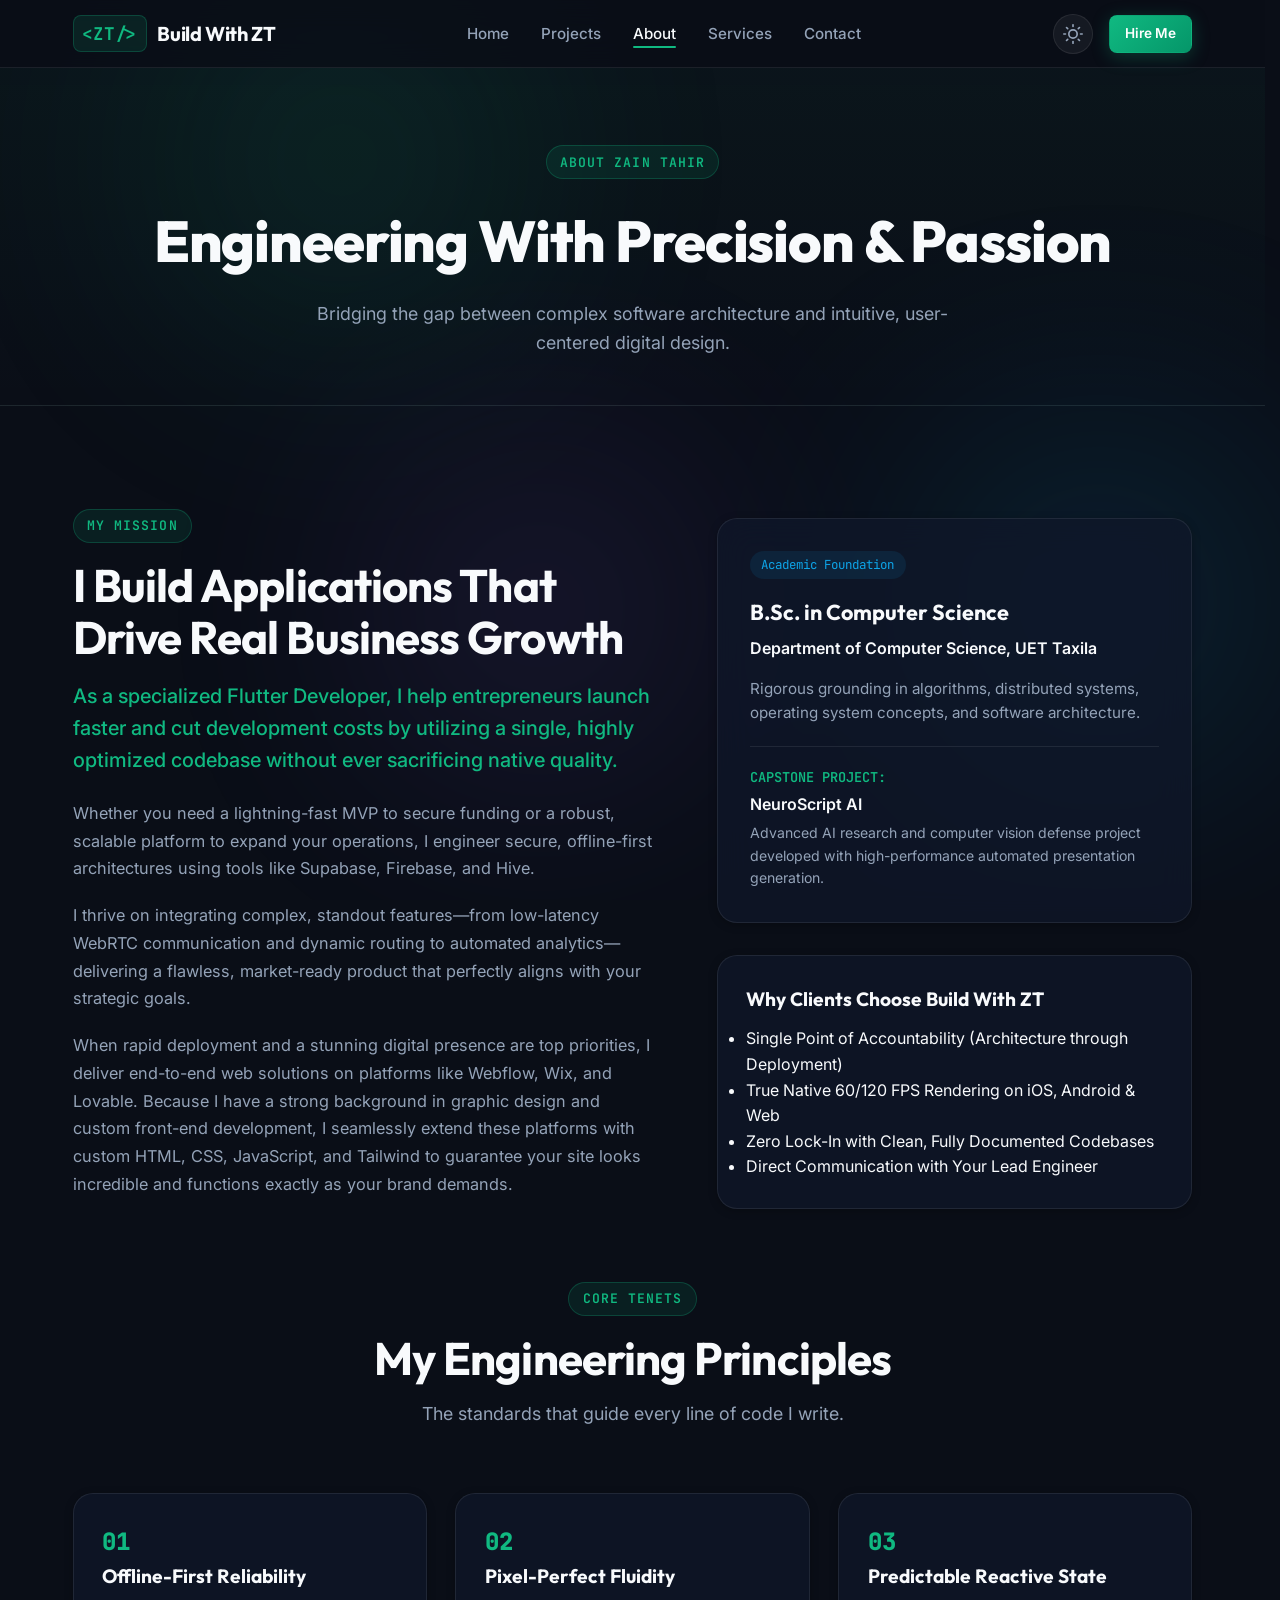
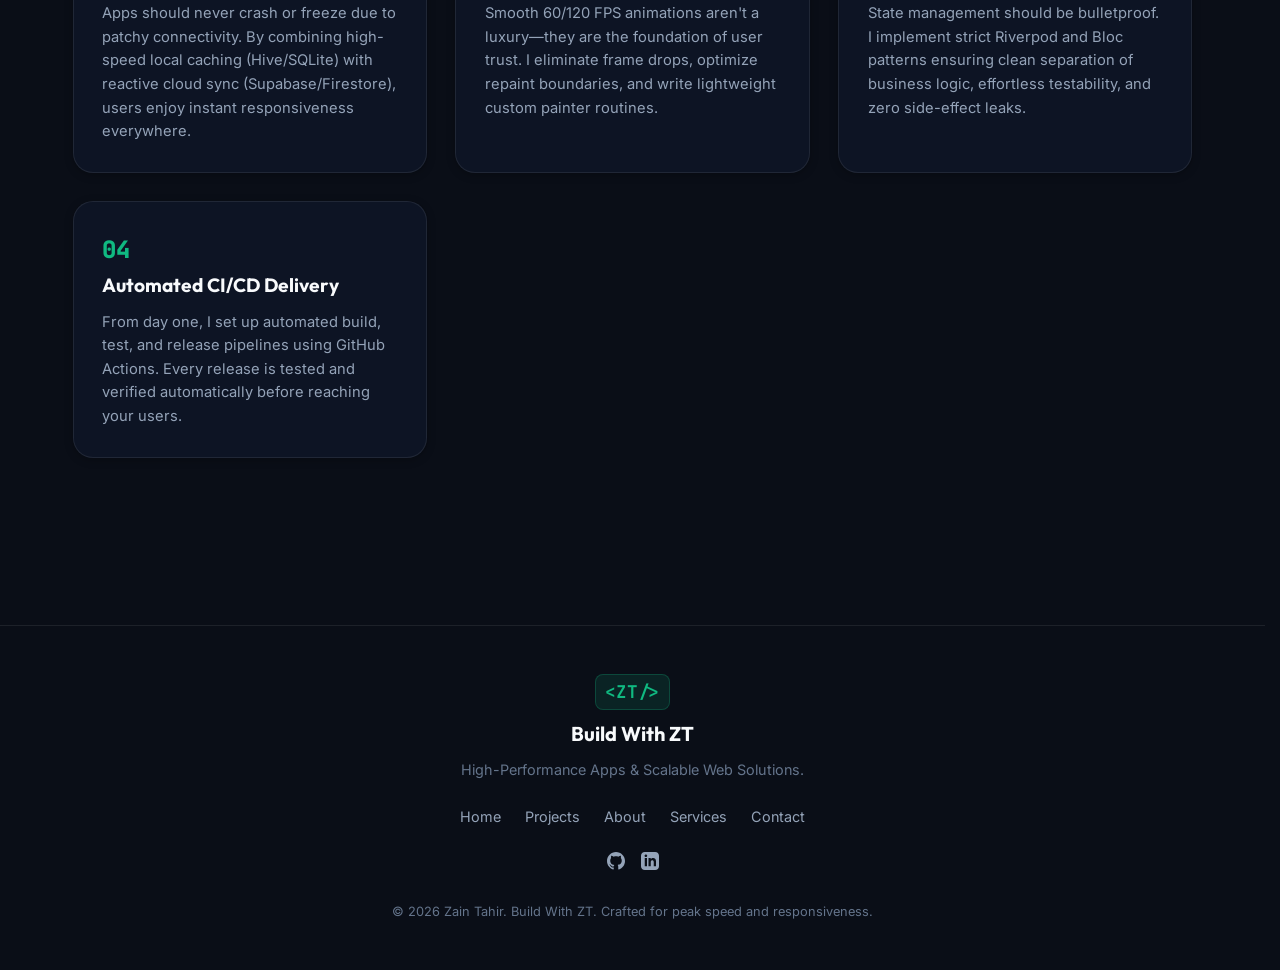
==== about.html @ 9c32c953 "feat: Launch Build With ZT multi-page portfolio platform" ====
<!DOCTYPE html>
<html lang="en" data-theme="dark">
<head>
  <meta charset="UTF-8">
  <meta name="viewport" content="width=device-width, initial-scale=1.0">
  <meta name="description" content="About Zain Tahir - Founder of Build With ZT. Specialized Flutter Developer, Full-Lifecycle Product Engineer & Web Designer.">
  <title>About Me & Engineering Story | Build With ZT</title>
  
  <link rel="icon" type="image/svg+xml" href="data:image/svg+xml,<svg xmlns='http://www.w3.org/2000/svg' viewBox='0 0 24 24' fill='%2310b981'><path d='M14.33 2.75L4.25 12.83l3.03 3.03 10.08-10.08-3.03-3.03zm-7.05 13.11l-3.03-3.03L1.17 15.9l4.58 4.58 3.03-3.03-1.5-1.59z'/></svg>">
  <link rel="preconnect" href="https://fonts.googleapis.com">
  <link rel="preconnect" href="https://fonts.gstatic.com" crossorigin>
  <link href="https://fonts.googleapis.com/css2?family=Inter:wght@300;400;500;600;700&family=Outfit:wght@500;600;700;800&family=JetBrains+Mono:wght@400;500&display=swap" rel="stylesheet">
  <link rel="stylesheet" href="styles.css">
</head>
<body>

  <div class="ambient-glow" aria-hidden="true">
    <div class="glow-orb orb-1"></div>
    <div class="glow-orb orb-2"></div>
    <div class="glow-orb orb-3"></div>
  </div>

  <header class="site-header">
    <div class="header-inner container">
      <a href="index.html" class="brand-logo" aria-label="Build With ZT Home">
        <span class="logo-symbol">&lt;ZT/&gt;</span>
        <span class="logo-text">Build With ZT</span>
      </a>

      <nav class="main-nav" aria-label="Main Navigation">
        <ul class="nav-links">
          <li><a href="index.html" class="nav-link">Home</a></li>
          <li><a href="projects.html" class="nav-link">Projects</a></li>
          <li><a href="about.html" class="nav-link active">About</a></li>
          <li><a href="services.html" class="nav-link">Services</a></li>
          <li><a href="contact.html" class="nav-link">Contact</a></li>
        </ul>
      </nav>

      <div class="header-actions">
        <button id="themeToggle" class="theme-toggle" aria-label="Toggle theme">
          <svg class="sun-icon" xmlns="http://www.w3.org/2000/svg" width="20" height="20" viewBox="0 0 24 24" fill="none" stroke="currentColor" stroke-width="2" stroke-linecap="round" stroke-linejoin="round"><circle cx="12" cy="12" r="5"/><line x1="12" y1="1" x2="12" y2="3"/><line x1="12" y1="21" x2="12" y2="23"/><line x1="4.22" y1="4.22" x2="5.64" y2="5.64"/><line x1="18.36" y1="18.36" x2="19.78" y2="19.78"/><line x1="1" y1="12" x2="3" y2="12"/><line x1="21" y1="12" x2="23" y2="12"/><line x1="4.22" y1="19.78" x2="5.64" y2="18.36"/><line x1="18.36" y1="5.64" x2="19.78" y2="4.22"/></svg>
          <svg class="moon-icon" xmlns="http://www.w3.org/2000/svg" width="20" height="20" viewBox="0 0 24 24" fill="none" stroke="currentColor" stroke-width="2" stroke-linecap="round" stroke-linejoin="round"><path d="M21 12.79A9 9 0 1 1 11.21 3 7 7 0 0 0 21 12.79z"/></svg>
        </button>
        <a href="contact.html" class="btn btn-sm btn-primary hide-mobile">Hire Me</a>
        <button id="menuToggle" class="menu-toggle" aria-label="Toggle menu" aria-expanded="false">
          <span class="bar"></span>
          <span class="bar"></span>
          <span class="bar"></span>
        </button>
      </div>
    </div>
  </header>

  <aside id="mobileDrawer" class="mobile-drawer" aria-hidden="true">
    <nav class="mobile-nav">
      <ul>
        <li><a href="index.html" class="mobile-link">Home</a></li>
        <li><a href="projects.html" class="mobile-link">Projects</a></li>
        <li><a href="about.html" class="mobile-link active">About</a></li>
        <li><a href="services.html" class="mobile-link">Services</a></li>
        <li><a href="contact.html" class="mobile-link">Contact</a></li>
      </ul>
      <div class="mobile-drawer-cta">
        <a href="contact.html" class="btn btn-primary btn-block">Start a Project</a>
      </div>
    </nav>
  </aside>

  <main id="main-content">
    
    <header class="page-header">
      <div class="container">
        <span class="section-tag">About Zain Tahir</span>
        <h1 class="page-title">Engineering With Precision & Passion</h1>
        <p class="section-subtitle" style="max-width: 680px; margin: 0 auto;">
          Bridging the gap between complex software architecture and intuitive, user-centered digital design.
        </p>
      </div>
    </header>

    <!-- Narrative Section -->
    <section class="section">
      <div class="container">
        
        <div class="story-grid">
          <div>
            <span class="section-tag">My Mission</span>
            <h2 class="section-title">I Build Applications That Drive Real Business Growth</h2>
            <p class="story-lead">
              As a specialized Flutter Developer, I help entrepreneurs launch faster and cut development costs by utilizing a single, highly optimized codebase without ever sacrificing native quality.
            </p>
            <p class="story-p">
              Whether you need a lightning-fast MVP to secure funding or a robust, scalable platform to expand your operations, I engineer secure, offline-first architectures using tools like Supabase, Firebase, and Hive.
            </p>
            <p class="story-p">
              I thrive on integrating complex, standout features—from low-latency WebRTC communication and dynamic routing to automated analytics—delivering a flawless, market-ready product that perfectly aligns with your strategic goals.
            </p>
            <p class="story-p">
              When rapid deployment and a stunning digital presence are top priorities, I deliver end-to-end web solutions on platforms like Webflow, Wix, and Lovable. Because I have a strong background in graphic design and custom front-end development, I seamlessly extend these platforms with custom HTML, CSS, JavaScript, and Tailwind to guarantee your site looks incredible and functions exactly as your brand demands.
            </p>
          </div>

          <!-- Academic & Professional Background Card -->
          <div>
            <div class="edu-card glass-panel" style="margin-block-end: 2rem;">
              <span class="edu-badge">Academic Foundation</span>
              <h3 class="edu-degree">B.Sc. in Computer Science</h3>
              <p class="edu-institute">Department of Computer Science, UET Taxila</p>
              <p class="edu-details">
                Rigorous grounding in algorithms, distributed systems, operating system concepts, and software architecture.
              </p>
              <div style="margin-top: 1.25rem; padding-top: 1.25rem; border-top: 1px solid var(--border-subtle);">
                <p style="font-size: 0.85rem; font-family: var(--font-mono); color: var(--accent-teal); font-weight: 600;">
                  CAPSTONE PROJECT:
                </p>
                <p style="font-weight: 600; color: var(--text-primary); margin-top: 0.2rem;">
                  NeuroScript AI
                </p>
                <p style="font-size: 0.88rem; color: var(--text-secondary); margin-top: 0.3rem;">
                  Advanced AI research and computer vision defense project developed with high-performance automated presentation generation.
                </p>
              </div>
            </div>

            <div class="glass-panel" style="padding: 1.75rem;">
              <h3 style="font-family: var(--font-heading); font-size: 1.2rem; margin-block-end: 0.75rem;">
                Why Clients Choose Build With ZT
              </h3>
              <ul class="card-feature-list" style="border-top: none; padding-top: 0;">
                <li>Single Point of Accountability (Architecture through Deployment)</li>
                <li>True Native 60/120 FPS Rendering on iOS, Android & Web</li>
                <li>Zero Lock-In with Clean, Fully Documented Codebases</li>
                <li>Direct Communication with Your Lead Engineer</li>
              </ul>
            </div>
          </div>
        </div>

        <!-- Engineering Principles Matrix -->
        <div class="section-header text-center" style="margin-top: 3rem;">
          <span class="section-tag">Core Tenets</span>
          <h2 class="section-title">My Engineering Principles</h2>
          <p class="section-subtitle">The standards that guide every line of code I write.</p>
        </div>

        <div class="principles-grid">
          
          <div class="principle-card glass-panel">
            <span class="principle-num">01</span>
            <h3 class="principle-title">Offline-First Reliability</h3>
            <p class="principle-text">
              Apps should never crash or freeze due to patchy connectivity. By combining high-speed local caching (Hive/SQLite) with reactive cloud sync (Supabase/Firestore), users enjoy instant responsiveness everywhere.
            </p>
          </div>

          <div class="principle-card glass-panel">
            <span class="principle-num">02</span>
            <h3 class="principle-title">Pixel-Perfect Fluidity</h3>
            <p class="principle-text">
              Smooth 60/120 FPS animations aren't a luxury—they are the foundation of user trust. I eliminate frame drops, optimize repaint boundaries, and write lightweight custom painter routines.
            </p>
          </div>

          <div class="principle-card glass-panel">
            <span class="principle-num">03</span>
            <h3 class="principle-title">Predictable Reactive State</h3>
            <p class="principle-text">
              State management should be bulletproof. I implement strict Riverpod and Bloc patterns ensuring clean separation of business logic, effortless testability, and zero side-effect leaks.
            </p>
          </div>

          <div class="principle-card glass-panel">
            <span class="principle-num">04</span>
            <h3 class="principle-title">Automated CI/CD Delivery</h3>
            <p class="principle-text">
              From day one, I set up automated build, test, and release pipelines using GitHub Actions. Every release is tested and verified automatically before reaching your users.
            </p>
          </div>

        </div>

      </div>
    </section>

  </main>

  <footer class="site-footer">
    <div class="container footer-inner">
      <div class="footer-brand">
        <span class="logo-symbol">&lt;ZT/&gt;</span>
        <span class="footer-title">Build With ZT</span>
        <p class="footer-tagline">High-Performance Apps & Scalable Web Solutions.</p>
      </div>

      <div class="footer-links">
        <a href="index.html">Home</a>
        <a href="projects.html">Projects</a>
        <a href="about.html">About</a>
        <a href="services.html">Services</a>
        <a href="contact.html">Contact</a>
      </div>

      <div class="footer-socials">
        <a href="https://github.com/zaintahir2025" target="_blank" rel="noopener noreferrer" aria-label="GitHub">
          <svg xmlns="http://www.w3.org/2000/svg" width="18" height="18" viewBox="0 0 24 24" fill="currentColor"><path d="M12 0c-6.626 0-12 5.373-12 12 0 5.302 3.438 9.8 8.207 11.387.599.111.793-.261.793-.577v-2.234c-3.338.726-4.033-1.416-4.033-1.416-.546-1.387-1.333-1.756-1.333-1.756-1.089-.745.083-.729.083-.729 1.205.084 1.839 1.237 1.839 1.237 1.07 1.834 2.807 1.304 3.492.997.107-.775.418-1.305.762-1.604-2.665-.305-5.467-1.334-5.467-5.931 0-1.311.469-2.381 1.236-3.221-.124-.303-.535-1.524.117-3.176 0 0 1.008-.322 3.301 1.23.957-.266 1.983-.399 3.003-.404 1.02.005 2.047.138 3.006.404 2.291-1.552 3.297-1.23 3.297-1.23.653 1.653.242 2.874.118 3.176.77.84 1.235 1.911 1.235 3.221 0 4.609-2.807 5.624-5.479 5.921.43.372.823 1.102.823 2.222v3.293c0 .319.192.694.801.576 4.765-1.589 8.199-6.086 8.199-11.386 0-6.627-5.373-12-12-12z"/></svg>
        </a>
        <a href="https://www.linkedin.com/in/zain-tahir-2k25" target="_blank" rel="noopener noreferrer" aria-label="LinkedIn">
          <svg xmlns="http://www.w3.org/2000/svg" width="18" height="18" viewBox="0 0 24 24" fill="currentColor"><path d="M19 0h-14c-2.761 0-5 2.239-5 5v14c0 2.761 2.239 5 5 5h14c2.762 0 5-2.239 5-5v-14c0-2.761-2.238-5-5-5zm-11 19h-3v-11h3v11zm-1.5-12.268c-.966 0-1.75-.79-1.75-1.764s.784-1.764 1.75-1.764 1.75.79 1.75 1.764-.783 1.764-1.75 1.764zm13.5 12.268h-3v-5.604c0-3.368-4-3.113-4 0v5.604h-3v-11h3v1.765c1.396-2.586 7-2.777 7 2.476v6.759z"/></svg>
        </a>
      </div>

      <div class="footer-copy">
        <p>&copy; 2026 Zain Tahir. Build With ZT. Crafted for peak speed and responsiveness.</p>
      </div>
    </div>
  </footer>

  <script src="script.js"></script>
</body>
</html>
---- styles.css ----
/* ==========================================================================
   Zain Tahir - Multi-Page Developer Portfolio & Engineering Showcase
   Modern CSS Architecture: Custom Properties, Fluid Layouts, Stabile Scroll
   ========================================================================== */

/* --------------------------------------------------------------------------
   1. Theme Variables & Design Tokens
   -------------------------------------------------------------------------- */
:root {
  /* Color Palette - Dark Theme (Default) */
  --bg-primary: #0a0e17;
  --bg-secondary: #0f172a;
  --bg-card: rgba(15, 23, 42, 0.75);
  --bg-card-hover: rgba(30, 41, 59, 0.85);
  --bg-glass: rgba(10, 14, 23, 0.75);
  --bg-glass-border: rgba(255, 255, 255, 0.08);

  --text-primary: #f8fafc;
  --text-secondary: #94a3b8;
  --text-muted: #64748b;

  --accent-teal: #10b981;
  --accent-teal-glow: rgba(16, 185, 129, 0.25);
  --accent-blue: #0ea5e9;
  --accent-blue-glow: rgba(14, 165, 233, 0.25);
  --accent-purple: #8b5cf6;
  --accent-purple-glow: rgba(139, 92, 246, 0.25);
  --accent-orange: #f59e0b;

  --border-subtle: rgba(255, 255, 255, 0.08);
  --border-focus: #10b981;

  --font-sans: 'Inter', -apple-system, BlinkMacSystemFont, 'Segoe UI', Roboto, sans-serif;
  --font-heading: 'Outfit', sans-serif;
  --font-mono: 'JetBrains Mono', monospace;

  --radius-sm: 8px;
  --radius-md: 14px;
  --radius-lg: 20px;
  --radius-full: 9999px;

  --shadow-sm: 0 2px 8px rgba(0, 0, 0, 0.25);
  --shadow-md: 0 10px 30px rgba(0, 0, 0, 0.35);
  --shadow-glow: 0 0 45px rgba(16, 185, 129, 0.15);

  --transition-fast: 150ms cubic-bezier(0.4, 0, 0.2, 1);
  --transition-normal: 250ms cubic-bezier(0.4, 0, 0.2, 1);
  --transition-spring: 400ms cubic-bezier(0.175, 0.885, 0.32, 1.275);
}

/* Light Theme Variables */
[data-theme="light"] {
  --bg-primary: #f8fafc;
  --bg-secondary: #f1f5f9;
  --bg-card: rgba(255, 255, 255, 0.88);
  --bg-card-hover: rgba(255, 255, 255, 0.98);
  --bg-glass: rgba(255, 255, 255, 0.82);
  --bg-glass-border: rgba(15, 23, 42, 0.08);

  --text-primary: #0f172a;
  --text-secondary: #475569;
  --text-muted: #64748b;

  --border-subtle: rgba(15, 23, 42, 0.08);
  --shadow-sm: 0 2px 8px rgba(15, 23, 42, 0.05);
  --shadow-md: 0 12px 32px rgba(15, 23, 42, 0.08);
  --shadow-glow: 0 0 35px rgba(16, 185, 129, 0.12);
}

/* --------------------------------------------------------------------------
   2. Reset & Layout Foundations
   -------------------------------------------------------------------------- */
*, *::before, *::after {
  box-sizing: border-box;
  margin: 0;
  padding: 0;
}

html {
  font-family: var(--font-sans);
  color-scheme: dark light;
  scroll-behavior: smooth;
  /* Modern Web Guidance: Reserve space for scrollbars to avoid layout reflow */
  scrollbar-gutter: stable;
  -webkit-font-smoothing: antialiased;
  -moz-osx-font-smoothing: grayscale;
}

body {
  background-color: var(--bg-primary);
  color: var(--text-primary);
  min-height: 100dvh;
  line-height: 1.6;
  position: relative;
  overflow-x: clip; /* Modern Web Guidance: Prevents accidental horizontal overflow */
  transition: background-color var(--transition-normal), color var(--transition-normal);
}

/* --------------------------------------------------------------------------
   3. Ambient Decorative Lighting
   -------------------------------------------------------------------------- */
.ambient-glow {
  position: fixed;
  inset: 0;
  pointer-events: none;
  z-index: 0;
  overflow: hidden;
}

.glow-orb {
  position: absolute;
  border-radius: var(--radius-full);
  filter: blur(130px);
  opacity: 0.22;
  transition: opacity var(--transition-normal);
}

.orb-1 {
  width: 480px;
  height: 480px;
  top: -80px;
  left: 8%;
  background: radial-gradient(circle, var(--accent-teal), transparent 70%);
}

.orb-2 {
  width: 520px;
  height: 520px;
  top: 38%;
  right: -80px;
  background: radial-gradient(circle, var(--accent-blue), transparent 70%);
}

.orb-3 {
  width: 440px;
  height: 440px;
  bottom: 8%;
  left: 25%;
  background: radial-gradient(circle, var(--accent-purple), transparent 70%);
}

[data-theme="light"] .glow-orb {
  opacity: 0.12;
}

/* --------------------------------------------------------------------------
   4. Containers, Grids & Helpers
   -------------------------------------------------------------------------- */
.container {
  width: 100%;
  max-width: 1200px;
  margin-inline: auto;
  padding-inline: clamp(1rem, 4vw, 2.5rem);
  position: relative;
  z-index: 1;
}

.section {
  padding-block: clamp(4rem, 8vw, 6.5rem);
}

.text-center {
  text-align: center;
}

.section-header {
  max-width: 760px;
  margin-inline: auto;
  margin-block-end: clamp(2.5rem, 5vw, 4rem);
}

.page-header {
  padding-block: clamp(3rem, 6vw, 5rem) clamp(2rem, 4vw, 3rem);
  text-align: center;
  border-bottom: 1px solid var(--border-subtle);
  background: linear-gradient(180deg, rgba(16, 185, 129, 0.04) 0%, transparent 100%);
}

.page-title {
  font-family: var(--font-heading);
  font-size: clamp(2.2rem, 5vw, 3.6rem);
  font-weight: 800;
  letter-spacing: -0.02em;
  margin-block-end: 0.8rem;
}

.section-tag {
  display: inline-block;
  font-family: var(--font-mono);
  font-size: 0.82rem;
  font-weight: 600;
  letter-spacing: 0.08em;
  text-transform: uppercase;
  color: var(--accent-teal);
  background: rgba(16, 185, 129, 0.1);
  padding: 0.35rem 0.85rem;
  border-radius: var(--radius-full);
  border: 1px solid rgba(16, 185, 129, 0.25);
  margin-block-end: 1rem;
}

.section-title {
  font-family: var(--font-heading);
  font-size: clamp(2rem, 4vw, 2.85rem);
  font-weight: 700;
  line-height: 1.15;
  letter-spacing: -0.02em;
  margin-block-end: 1rem;
}

.section-subtitle {
  color: var(--text-secondary);
  font-size: clamp(1rem, 2vw, 1.12rem);
  line-height: 1.6;
}

/* Glassmorphism Panel Common Pattern */
.glass-panel {
  background: var(--bg-card);
  backdrop-filter: blur(16px);
  -webkit-backdrop-filter: blur(16px);
  border: 1px solid var(--bg-glass-border);
  border-radius: var(--radius-lg);
  box-shadow: var(--shadow-sm);
  transition: transform var(--transition-fast), border-color var(--transition-fast), box-shadow var(--transition-fast);
}

/* --------------------------------------------------------------------------
   5. Buttons & Badges
   -------------------------------------------------------------------------- */
.btn {
  display: inline-flex;
  align-items: center;
  justify-content: center;
  gap: 0.6rem;
  font-family: var(--font-sans);
  font-size: 0.95rem;
  font-weight: 600;
  padding: 0.75rem 1.45rem;
  border-radius: var(--radius-md);
  border: 1px solid transparent;
  cursor: pointer;
  text-decoration: none;
  transition: all var(--transition-normal);
  white-space: nowrap;
}

.btn-primary {
  background: linear-gradient(135deg, var(--accent-teal), #059669);
  color: #ffffff;
  box-shadow: 0 4px 18px var(--accent-teal-glow);
}

.btn-primary:hover {
  transform: translateY(-2px);
  box-shadow: 0 8px 25px rgba(16, 185, 129, 0.35);
  color: #ffffff;
}

.btn-outline {
  background: rgba(255, 255, 255, 0.04);
  color: var(--text-primary);
  border-color: var(--border-subtle);
}

.btn-outline:hover {
  background: rgba(255, 255, 255, 0.09);
  border-color: var(--accent-teal);
  transform: translateY(-2px);
}

.btn-ghost {
  background: transparent;
  color: var(--text-secondary);
  border-color: transparent;
}

.btn-ghost:hover {
  background: rgba(255, 255, 255, 0.06);
  color: var(--text-primary);
}

.btn-sm {
  padding: 0.45rem 0.95rem;
  font-size: 0.85rem;
  border-radius: var(--radius-sm);
}

.btn-block {
  width: 100%;
}

/* --------------------------------------------------------------------------
   6. Navigation Header
   -------------------------------------------------------------------------- */
.site-header {
  position: sticky;
  top: 0;
  z-index: 100;
  background: var(--bg-glass);
  backdrop-filter: blur(14px);
  -webkit-backdrop-filter: blur(14px);
  border-bottom: 1px solid var(--border-subtle);
  padding-block: 0.85rem;
}

.header-inner {
  display: flex;
  align-items: center;
  justify-content: space-between;
}

.brand-logo {
  display: flex;
  align-items: center;
  gap: 0.65rem;
  text-decoration: none;
  color: var(--text-primary);
}

.logo-symbol {
  font-family: var(--font-mono);
  font-weight: 700;
  font-size: 1.1rem;
  color: var(--accent-teal);
  background: rgba(16, 185, 129, 0.12);
  padding: 0.2rem 0.55rem;
  border-radius: var(--radius-sm);
  border: 1px solid rgba(16, 185, 129, 0.25);
}

.logo-text {
  font-family: var(--font-heading);
  font-weight: 700;
  font-size: 1.25rem;
  letter-spacing: -0.02em;
}

.nav-links {
  display: flex;
  align-items: center;
  gap: 2rem;
  list-style: none;
}

.nav-link {
  text-decoration: none;
  color: var(--text-secondary);
  font-weight: 500;
  font-size: 0.95rem;
  transition: color var(--transition-fast);
  position: relative;
  padding-block: 0.3rem;
}

.nav-link:hover, .nav-link.active {
  color: var(--text-primary);
}

.nav-link.active::after, .nav-link:hover::after {
  content: '';
  position: absolute;
  bottom: 0;
  left: 0;
  width: 100%;
  height: 2px;
  background: var(--accent-teal);
  border-radius: var(--radius-full);
}

.header-actions {
  display: flex;
  align-items: center;
  gap: 1rem;
}

.theme-toggle {
  background: rgba(255, 255, 255, 0.05);
  border: 1px solid var(--border-subtle);
  border-radius: var(--radius-full);
  width: 40px;
  height: 40px;
  display: flex;
  align-items: center;
  justify-content: center;
  color: var(--text-secondary);
  cursor: pointer;
  transition: all var(--transition-fast);
}

.theme-toggle:hover {
  background: rgba(255, 255, 255, 0.1);
  color: var(--text-primary);
  border-color: var(--accent-teal);
}

[data-theme="dark"] .sun-icon { display: block; }
[data-theme="dark"] .moon-icon { display: none; }
[data-theme="light"] .sun-icon { display: none; }
[data-theme="light"] .moon-icon { display: block; }

.menu-toggle {
  display: none;
  background: transparent;
  border: none;
  cursor: pointer;
  padding: 0.5rem;
  flex-direction: column;
  gap: 5px;
}

.menu-toggle .bar {
  width: 24px;
  height: 2px;
  background-color: var(--text-primary);
  transition: transform var(--transition-normal);
}

.mobile-drawer {
  position: fixed;
  top: 61px;
  left: 0;
  right: 0;
  background: var(--bg-card);
  backdrop-filter: blur(20px);
  border-bottom: 1px solid var(--border-subtle);
  padding: 1.5rem;
  transform: translateY(-120%);
  transition: transform var(--transition-normal);
  z-index: 99;
}

.mobile-drawer.open {
  transform: translateY(0);
}

.mobile-nav ul {
  list-style: none;
  display: flex;
  flex-direction: column;
  gap: 1.2rem;
}

.mobile-link {
  text-decoration: none;
  color: var(--text-primary);
  font-size: 1.1rem;
  font-weight: 600;
}

.mobile-link.active {
  color: var(--accent-teal);
}

.mobile-drawer-cta {
  margin-top: 1.5rem;
}

/* --------------------------------------------------------------------------
   7. Hero Section (Home)
   -------------------------------------------------------------------------- */
.hero-section {
  padding-block: clamp(3rem, 7vw, 6rem);
  position: relative;
}

.hero-grid {
  display: grid;
  grid-template-columns: 1.25fr 0.95fr;
  align-items: center;
  gap: clamp(2rem, 5vw, 4rem);
}

.availability-badge {
  display: inline-flex;
  align-items: center;
  gap: 0.6rem;
  font-size: 0.85rem;
  font-weight: 500;
  color: var(--accent-teal);
  background: rgba(16, 185, 129, 0.1);
  padding: 0.35rem 0.9rem;
  border-radius: var(--radius-full);
  border: 1px solid rgba(16, 185, 129, 0.25);
  margin-block-end: 1.5rem;
}

.pulse-indicator {
  width: 8px;
  height: 8px;
  background-color: var(--accent-teal);
  border-radius: var(--radius-full);
  box-shadow: 0 0 10px var(--accent-teal);
  animation: pulse 2s infinite;
}

@keyframes pulse {
  0% { transform: scale(0.95); box-shadow: 0 0 0 0 rgba(16, 185, 129, 0.7); }
  70% { transform: scale(1); box-shadow: 0 0 0 8px rgba(16, 185, 129, 0); }
  100% { transform: scale(0.95); box-shadow: 0 0 0 0 rgba(16, 185, 129, 0); }
}

.hero-title {
  font-family: var(--font-heading);
  font-size: clamp(2.4rem, 5.5vw, 4rem);
  font-weight: 800;
  line-height: 1.1;
  letter-spacing: -0.03em;
  margin-block-end: 1.4rem;
}

.gradient-text {
  background: linear-gradient(135deg, #10b981 0%, #0ea5e9 50%, #8b5cf6 100%);
  -webkit-background-clip: text;
  -webkit-text-fill-color: transparent;
}

.hero-subtext {
  font-size: clamp(1.05rem, 1.8vw, 1.25rem);
  color: var(--text-secondary);
  line-height: 1.65;
  margin-block-end: 2rem;
  max-width: 600px;
}

.hero-cta-group {
  display: flex;
  flex-wrap: wrap;
  align-items: center;
  gap: 0.9rem;
  margin-block-end: 2.5rem;
}

.metrics-row {
  display: flex;
  align-items: center;
  gap: 1.5rem;
  padding-block-start: 1.5rem;
  border-top: 1px solid var(--border-subtle);
}

.metric-item {
  display: flex;
  flex-direction: column;
}

.metric-number {
  font-family: var(--font-heading);
  font-size: 1.6rem;
  font-weight: 700;
  color: var(--text-primary);
  line-height: 1.1;
}

.metric-label {
  font-size: 0.8rem;
  color: var(--text-muted);
}

.metric-divider {
  width: 1px;
  height: 32px;
  background: var(--border-subtle);
}

/* Profile Card */
.hero-visual {
  display: flex;
  justify-content: center;
}

.profile-card {
  width: 100%;
  max-width: 420px;
  padding: 2rem;
  position: relative;
  overflow: hidden;
  text-align: center;
  border-color: rgba(16, 185, 129, 0.2);
  box-shadow: var(--shadow-glow);
}

.card-glow {
  position: absolute;
  top: 0;
  left: 0;
  right: 0;
  height: 4px;
  background: linear-gradient(90deg, var(--accent-teal), var(--accent-blue), var(--accent-purple));
}

.profile-avatar-wrapper {
  position: relative;
  display: inline-block;
  margin-block-end: 1rem;
}

.profile-avatar {
  border-radius: var(--radius-full);
  border: 3px solid rgba(16, 185, 129, 0.4);
  box-shadow: 0 0 25px rgba(16, 185, 129, 0.25);
  object-fit: cover;
  transition: transform var(--transition-spring);
}

.profile-avatar:hover {
  transform: scale(1.04);
}

.avatar-status-dot {
  position: absolute;
  bottom: 8px;
  right: 8px;
  width: 18px;
  height: 18px;
  background-color: var(--accent-teal);
  border: 3px solid var(--bg-card);
  border-radius: var(--radius-full);
}

.profile-name {
  font-family: var(--font-heading);
  font-size: 1.6rem;
  font-weight: 700;
  margin-block-end: 0.25rem;
}

.profile-role {
  color: var(--accent-teal);
  font-weight: 500;
  font-size: 0.95rem;
  margin-block-end: 0.4rem;
}

.profile-location {
  display: inline-flex;
  align-items: center;
  gap: 0.4rem;
  color: var(--text-muted);
  font-size: 0.85rem;
  margin-block-end: 1.5rem;
}

.code-terminal-card {
  background: #050811;
  border: 1px solid rgba(255, 255, 255, 0.08);
  border-radius: var(--radius-md);
  padding: 1rem;
  text-align: left;
  margin-block-end: 1.25rem;
}

.terminal-header {
  display: flex;
  align-items: center;
  gap: 6px;
  margin-block-end: 0.75rem;
  border-bottom: 1px solid rgba(255, 255, 255, 0.06);
  padding-bottom: 0.4rem;
}

.dot {
  width: 10px;
  height: 10px;
  border-radius: var(--radius-full);
}
.dot.red { background: #ef4444; }
.dot.yellow { background: #f59e0b; }
.dot.green { background: #10b981; }

.terminal-title {
  font-family: var(--font-mono);
  font-size: 0.75rem;
  color: var(--text-muted);
  margin-left: 0.4rem;
}

.terminal-body code {
  font-family: var(--font-mono);
  font-size: 0.8rem;
  line-height: 1.45;
  color: #cbd5e1;
}

.token-keyword { color: #f43f5e; }
.token-string { color: #34d399; }

.card-badges {
  display: flex;
  flex-wrap: wrap;
  gap: 0.5rem;
  justify-content: center;
}

.tech-chip {
  font-size: 0.75rem;
  font-weight: 600;
  color: var(--text-secondary);
  background: rgba(255, 255, 255, 0.05);
  border: 1px solid var(--border-subtle);
  padding: 0.25rem 0.65rem;
  border-radius: var(--radius-full);
}

/* --------------------------------------------------------------------------
   8. Projects & Filters
   -------------------------------------------------------------------------- */
.filter-bar {
  display: flex;
  flex-wrap: wrap;
  justify-content: center;
  gap: 0.6rem;
  margin-block: 1.5rem 2rem;
}

.search-box-wrapper {
  max-width: 450px;
  margin: 0 auto 1.5rem;
  position: relative;
}

.search-input {
  width: 100%;
  padding: 0.8rem 1rem 0.8rem 2.8rem;
  background: var(--bg-card);
  border: 1px solid var(--border-subtle);
  border-radius: var(--radius-full);
  color: var(--text-primary);
  font-size: 0.95rem;
  outline: none;
  transition: all var(--transition-fast);
}

.search-input:focus {
  border-color: var(--accent-teal);
  box-shadow: 0 0 0 3px var(--accent-teal-glow);
}

.search-icon {
  position: absolute;
  left: 1rem;
  top: 50%;
  transform: translateY(-50%);
  color: var(--text-muted);
  pointer-events: none;
}

.filter-btn {
  font-family: var(--font-sans);
  font-size: 0.9rem;
  font-weight: 600;
  padding: 0.55rem 1.25rem;
  border-radius: var(--radius-full);
  background: rgba(255, 255, 255, 0.04);
  color: var(--text-secondary);
  border: 1px solid var(--border-subtle);
  cursor: pointer;
  transition: all var(--transition-fast);
}

.filter-btn:hover {
  background: rgba(255, 255, 255, 0.08);
  color: var(--text-primary);
}

.filter-btn.active {
  background: var(--accent-teal);
  color: #ffffff;
  border-color: var(--accent-teal);
  box-shadow: 0 4px 15px var(--accent-teal-glow);
}

.projects-grid {
  display: grid;
  grid-template-columns: repeat(auto-fill, minmax(350px, 1fr));
  gap: 2rem;
}

.project-card {
  display: flex;
  flex-direction: column;
  overflow: hidden;
  border-radius: var(--radius-lg);
  transition: transform var(--transition-fast), box-shadow var(--transition-fast), border-color var(--transition-fast);
}

.project-card:hover {
  transform: translateY(-8px);
  border-color: rgba(16, 185, 129, 0.4);
  box-shadow: var(--shadow-md);
}

.project-banner {
  height: 120px;
  position: relative;
  display: flex;
  align-items: center;
  justify-content: space-between;
  padding: 1.25rem;
}

.bg-gradient-teal { background: linear-gradient(135deg, #064e3b, #0f766e); }
.bg-gradient-blue { background: linear-gradient(135deg, #0c4a6e, #1e40af); }
.bg-gradient-orange { background: linear-gradient(135deg, #7c2d12, #c2410c); }
.bg-gradient-purple { background: linear-gradient(135deg, #4c1d95, #6d28d9); }
.bg-gradient-pink { background: linear-gradient(135deg, #831843, #be185d); }
.bg-gradient-cyan { background: linear-gradient(135deg, #134e4a, #0369a1); }
.bg-gradient-amber { background: linear-gradient(135deg, #78350f, #b45309); }
.bg-gradient-indigo { background: linear-gradient(135deg, #312e81, #4338ca); }
.bg-gradient-emerald { background: linear-gradient(135deg, #064e3b, #047857); }

.banner-icon {
  font-size: 2.2rem;
  opacity: 0.85;
}

.project-status-pill {
  display: inline-flex;
  align-items: center;
  gap: 0.45rem;
  background: rgba(0, 0, 0, 0.4);
  backdrop-filter: blur(8px);
  color: #ffffff;
  font-size: 0.75rem;
  font-weight: 600;
  padding: 0.3rem 0.75rem;
  border-radius: var(--radius-full);
  border: 1px solid rgba(255, 255, 255, 0.15);
}

.live-pill {
  background: rgba(16, 185, 129, 0.3);
  border-color: rgba(16, 185, 129, 0.5);
}

.live-pulse {
  width: 6px;
  height: 6px;
  background-color: #10b981;
  border-radius: var(--radius-full);
  box-shadow: 0 0 8px #10b981;
}

.project-content {
  padding: 1.5rem;
  display: flex;
  flex-direction: column;
  flex: 1;
}

.project-meta {
  display: flex;
  flex-wrap: wrap;
  gap: 0.45rem;
  margin-block-end: 0.85rem;
}

.tech-tag {
  font-family: var(--font-mono);
  font-size: 0.75rem;
  color: var(--accent-teal);
  background: rgba(16, 185, 129, 0.08);
  padding: 0.2rem 0.55rem;
  border-radius: var(--radius-sm);
  border: 1px solid rgba(16, 185, 129, 0.2);
}

.project-title {
  font-family: var(--font-heading);
  font-size: 1.25rem;
  font-weight: 700;
  line-height: 1.3;
  margin-block-end: 0.65rem;
}

.project-desc {
  color: var(--text-secondary);
  font-size: 0.92rem;
  line-height: 1.55;
  margin-block-end: 1.5rem;
  display: -webkit-box;
  -webkit-line-clamp: 3;
  -webkit-box-orient: vertical;
  line-clamp: 3;
  overflow: clip;
}

.project-actions {
  display: flex;
  flex-wrap: wrap;
  align-items: center;
  gap: 0.6rem;
  margin-top: auto;
  border-top: 1px solid var(--border-subtle);
  padding-top: 1.1rem;
}

/* --------------------------------------------------------------------------
   9. About Page Story, Philosophy & Education
   -------------------------------------------------------------------------- */
.story-grid {
  display: grid;
  grid-template-columns: 1.1fr 0.9fr;
  gap: clamp(2rem, 5vw, 4rem);
  align-items: center;
  margin-block-end: 4rem;
}

.story-lead {
  font-size: 1.25rem;
  font-weight: 500;
  color: var(--accent-teal);
  line-height: 1.6;
  margin-block-end: 1.5rem;
}

.story-p {
  color: var(--text-secondary);
  font-size: 1.02rem;
  line-height: 1.7;
  margin-block-end: 1.2rem;
}

.edu-card {
  padding: 2rem;
  position: relative;
  overflow: hidden;
}

.edu-badge {
  font-family: var(--font-mono);
  font-size: 0.78rem;
  color: var(--accent-blue);
  background: rgba(14, 165, 233, 0.1);
  padding: 0.25rem 0.7rem;
  border-radius: var(--radius-full);
  display: inline-block;
  margin-block-end: 1rem;
}

.edu-degree {
  font-family: var(--font-heading);
  font-size: 1.35rem;
  font-weight: 700;
  margin-block-end: 0.4rem;
}

.edu-institute {
  color: var(--text-primary);
  font-weight: 600;
  margin-block-end: 1rem;
}

.edu-details {
  color: var(--text-secondary);
  font-size: 0.95rem;
  line-height: 1.6;
}

/* Principles Matrix */
.principles-grid {
  display: grid;
  grid-template-columns: repeat(auto-fit, minmax(280px, 1fr));
  gap: 1.75rem;
}

.principle-card {
  padding: 1.8rem;
}

.principle-num {
  font-family: var(--font-mono);
  font-size: 1.5rem;
  font-weight: 800;
  color: var(--accent-teal);
  margin-block-end: 0.75rem;
}

.principle-title {
  font-family: var(--font-heading);
  font-size: 1.2rem;
  font-weight: 700;
  margin-block-end: 0.65rem;
}

.principle-text {
  color: var(--text-secondary);
  font-size: 0.92rem;
  line-height: 1.6;
}

/* --------------------------------------------------------------------------
   10. Services Page & Process Workflow
   -------------------------------------------------------------------------- */
.services-catalog {
  display: grid;
  grid-template-columns: repeat(auto-fit, minmax(340px, 1fr));
  gap: 2rem;
  margin-block-end: 4rem;
}

.service-offering-card {
  padding: 2.2rem;
  display: flex;
  flex-direction: column;
  position: relative;
}

.offering-badge {
  font-family: var(--font-mono);
  font-size: 0.8rem;
  text-transform: uppercase;
  color: var(--accent-teal);
  margin-block-end: 0.5rem;
}

.offering-title {
  font-family: var(--font-heading);
  font-size: 1.5rem;
  font-weight: 700;
  margin-block-end: 1rem;
}

.offering-desc {
  color: var(--text-secondary);
  font-size: 0.95rem;
  line-height: 1.6;
  margin-block-end: 1.5rem;
}

.offering-deliverables {
  list-style: none;
  display: flex;
  flex-direction: column;
  gap: 0.6rem;
  margin-block-end: 1.5rem;
  margin-top: auto;
}

.offering-deliverables li {
  font-size: 0.9rem;
  color: var(--text-primary);
  display: flex;
  align-items: center;
  gap: 0.5rem;
}

.offering-deliverables li::before {
  content: "✔";
  color: var(--accent-teal);
  font-weight: bold;
}

/* Process Timeline */
.process-timeline {
  display: grid;
  grid-template-columns: repeat(auto-fit, minmax(220px, 1fr));
  gap: 1.5rem;
  position: relative;
  margin-block-start: 2rem;
}

.process-step {
  padding: 1.75rem;
  text-align: center;
  position: relative;
}

.step-number {
  width: 48px;
  height: 48px;
  margin: 0 auto 1rem;
  border-radius: var(--radius-full);
  background: rgba(16, 185, 129, 0.15);
  color: var(--accent-teal);
  border: 1px solid rgba(16, 185, 129, 0.3);
  display: flex;
  align-items: center;
  justify-content: center;
  font-family: var(--font-mono);
  font-weight: 700;
  font-size: 1.1rem;
}

.step-title {
  font-family: var(--font-heading);
  font-size: 1.15rem;
  font-weight: 700;
  margin-block-end: 0.5rem;
}

.step-desc {
  color: var(--text-secondary);
  font-size: 0.88rem;
  line-height: 1.55;
}

/* FAQ Accordion */
.faq-grid {
  max-width: 800px;
  margin: 2rem auto 0;
  display: flex;
  flex-direction: column;
  gap: 1rem;
}

.faq-item {
  padding: 1.25rem 1.5rem;
  border: 1px solid var(--border-subtle);
  border-radius: var(--radius-md);
  background: var(--bg-card);
  cursor: pointer;
  transition: all var(--transition-fast);
}

.faq-item:hover {
  border-color: rgba(16, 185, 129, 0.3);
}

.faq-question {
  display: flex;
  justify-content: space-between;
  align-items: center;
  font-family: var(--font-heading);
  font-weight: 600;
  font-size: 1.05rem;
}

.faq-toggle-icon {
  font-size: 1.3rem;
  transition: transform var(--transition-normal);
  color: var(--accent-teal);
}

.faq-answer {
  color: var(--text-secondary);
  font-size: 0.95rem;
  line-height: 1.6;
  margin-top: 0.8rem;
  display: none;
}

.faq-item.active .faq-answer {
  display: block;
}

.faq-item.active .faq-toggle-icon {
  transform: rotate(45deg);
}

/* --------------------------------------------------------------------------
   11. Contact Page & Interactive Planner Form
   -------------------------------------------------------------------------- */
.contact-hero-banner {
  text-align: center;
  max-width: 700px;
  margin: 0 auto 3rem;
}

.contact-layout {
  display: grid;
  grid-template-columns: 1fr 1.3fr;
  gap: clamp(2rem, 5vw, 4rem);
}

.contact-sidebar {
  display: flex;
  flex-direction: column;
  gap: 1.5rem;
}

.contact-info-panel {
  padding: 2rem;
}

.contact-methods-list {
  display: flex;
  flex-direction: column;
  gap: 1.5rem;
  margin-block: 1.5rem;
}

.contact-row {
  display: flex;
  align-items: center;
  gap: 1rem;
}

.contact-icon-box {
  width: 44px;
  height: 44px;
  border-radius: var(--radius-md);
  display: flex;
  align-items: center;
  justify-content: center;
  flex-shrink: 0;
}

.contact-icon-box.teal { background: rgba(16, 185, 129, 0.12); color: var(--accent-teal); }
.contact-icon-box.blue { background: rgba(14, 165, 233, 0.12); color: var(--accent-blue); }
.contact-icon-box.purple { background: rgba(139, 92, 246, 0.12); color: var(--accent-purple); }

.copy-email-row {
  display: flex;
  align-items: center;
  gap: 0.5rem;
}

.btn-copy {
  background: transparent;
  border: 1px solid var(--border-subtle);
  color: var(--text-secondary);
  border-radius: var(--radius-sm);
  padding: 0.2rem 0.4rem;
  cursor: pointer;
  display: flex;
  align-items: center;
  justify-content: center;
  transition: all var(--transition-fast);
}

.btn-copy:hover {
  color: var(--accent-teal);
  border-color: var(--accent-teal);
}

/* Planner Form */
.planner-form-panel {
  padding: clamp(2rem, 4vw, 3rem);
}

.form-grid-2 {
  display: grid;
  grid-template-columns: 1fr 1fr;
  gap: 1.25rem;
}

.form-group {
  display: flex;
  flex-direction: column;
  gap: 0.4rem;
  margin-block-end: 1.2rem;
}

.form-label {
  font-size: 0.88rem;
  font-weight: 600;
  color: var(--text-primary);
}

.form-input {
  width: 100%;
  padding: 0.85rem 1rem;
  background: rgba(0, 0, 0, 0.25);
  border: 1px solid var(--border-subtle);
  border-radius: var(--radius-md);
  color: var(--text-primary);
  font-family: var(--font-sans);
  font-size: 0.95rem;
  transition: border-color var(--transition-fast), box-shadow var(--transition-fast);
}

[data-theme="light"] .form-input {
  background: #ffffff;
}

.form-input:focus {
  outline: none;
  border-color: var(--accent-teal);
  box-shadow: 0 0 0 3px rgba(16, 185, 129, 0.2);
}

.form-select {
  cursor: pointer;
}

.form-textarea {
  resize: vertical;
  min-height: 120px;
}

.form-error {
  font-size: 0.8rem;
  color: #ef4444;
  display: none;
}

.form-status {
  font-size: 0.9rem;
  font-weight: 500;
  margin-top: 0.5rem;
  text-align: center;
}

.form-status.success {
  color: var(--accent-teal);
}

/* --------------------------------------------------------------------------
   12. Footer
   -------------------------------------------------------------------------- */
.site-footer {
  border-top: 1px solid var(--border-subtle);
  padding-block: 3rem;
  margin-block-start: 4rem;
  background: var(--bg-glass);
}

.footer-inner {
  display: flex;
  flex-direction: column;
  align-items: center;
  gap: 1.5rem;
  text-align: center;
}

.footer-brand {
  display: flex;
  flex-direction: column;
  align-items: center;
  gap: 0.5rem;
}

.footer-title {
  font-family: var(--font-heading);
  font-weight: 700;
  font-size: 1.25rem;
}

.footer-tagline {
  color: var(--text-muted);
  font-size: 0.9rem;
}

.footer-links {
  display: flex;
  flex-wrap: wrap;
  gap: 1.5rem;
  justify-content: center;
}

.footer-links a {
  color: var(--text-secondary);
  text-decoration: none;
  font-size: 0.9rem;
  transition: color var(--transition-fast);
}

.footer-links a:hover {
  color: var(--accent-teal);
}

.footer-socials {
  display: flex;
  gap: 1rem;
}

.footer-socials a {
  color: var(--text-secondary);
  transition: color var(--transition-fast);
}

.footer-socials a:hover {
  color: var(--accent-teal);
}

.footer-copy {
  color: var(--text-muted);
  font-size: 0.8rem;
}

/* --------------------------------------------------------------------------
   13. Native Accessible Modal Dialog
   -------------------------------------------------------------------------- */
.project-modal {
  margin: auto;
  border: none;
  background: transparent;
  padding: 1rem;
  max-width: 650px;
  width: 95%;
  overscroll-behavior: contain;
}

.project-modal::backdrop {
  background: rgba(0, 0, 0, 0.75);
  backdrop-filter: blur(8px);
}

.modal-card {
  background: var(--bg-secondary);
  border: 1px solid var(--bg-glass-border);
  border-radius: var(--radius-lg);
  padding: 2rem;
  box-shadow: var(--shadow-md);
  color: var(--text-primary);
}

.modal-header {
  display: flex;
  justify-content: space-between;
  align-items: flex-start;
  margin-block-end: 1.5rem;
  border-bottom: 1px solid var(--border-subtle);
  padding-bottom: 1rem;
}

.modal-category {
  font-family: var(--font-mono);
  font-size: 0.8rem;
  color: var(--accent-teal);
  text-transform: uppercase;
}

.modal-title {
  font-family: var(--font-heading);
  font-size: 1.5rem;
  font-weight: 700;
  margin-top: 0.2rem;
}

.modal-close-btn {
  background: transparent;
  border: none;
  font-size: 2rem;
  line-height: 1;
  color: var(--text-muted);
  cursor: pointer;
  padding: 0 0.5rem;
  transition: color var(--transition-fast);
}

.modal-close-btn:hover {
  color: var(--text-primary);
}

.modal-body {
  font-size: 0.98rem;
  line-height: 1.65;
  color: var(--text-secondary);
  margin-block-end: 1.75rem;
}

.modal-body h4 {
  color: var(--text-primary);
  font-size: 1.1rem;
  margin-block: 1.25rem 0.5rem;
}

.modal-body ul {
  padding-left: 1.2rem;
  margin-block-end: 1rem;
}

.modal-body li {
  margin-block-end: 0.4rem;
}

.modal-footer {
  display: flex;
  flex-wrap: wrap;
  gap: 0.75rem;
  justify-content: flex-end;
  border-top: 1px solid var(--border-subtle);
  padding-top: 1.25rem;
}

/* --------------------------------------------------------------------------
   14. Toast Popover Notification
   -------------------------------------------------------------------------- */
.toast-popover {
  position: fixed;
  bottom: 2rem;
  right: 2rem;
  margin: 0;
  padding: 0.85rem 1.4rem;
  background: #0f172a;
  color: #ffffff;
  border: 1px solid var(--accent-teal);
  border-radius: var(--radius-md);
  box-shadow: 0 10px 25px rgba(0, 0, 0, 0.4);
  display: flex;
  align-items: center;
  gap: 0.75rem;
  font-size: 0.92rem;
  font-weight: 500;
  z-index: 1000;
  transform: translateY(20px);
  opacity: 0;
  transition: transform var(--transition-normal), opacity var(--transition-normal);
}

.toast-popover:popover-open, .toast-popover.visible {
  transform: translateY(0);
  opacity: 1;
}

.toast-popover svg {
  color: var(--accent-teal);
}

/* --------------------------------------------------------------------------
   15. Media Queries & Mobile Adaptation
   -------------------------------------------------------------------------- */
@media (max-width: 992px) {
  .hero-grid, .story-grid, .contact-layout {
    grid-template-columns: 1fr;
    text-align: center;
  }

  .hero-subtext, .contact-hero-banner {
    margin-inline: auto;
  }

  .hero-cta-group, .metrics-row {
    justify-content: center;
  }

  .form-grid-2 {
    grid-template-columns: 1fr;
  }
}

@media (max-width: 768px) {
  .main-nav {
    display: none;
  }

  .menu-toggle {
    display: flex;
  }

  .hide-mobile {
    display: none;
  }

  .projects-grid, .services-catalog {
    grid-template-columns: 1fr;
  }
}
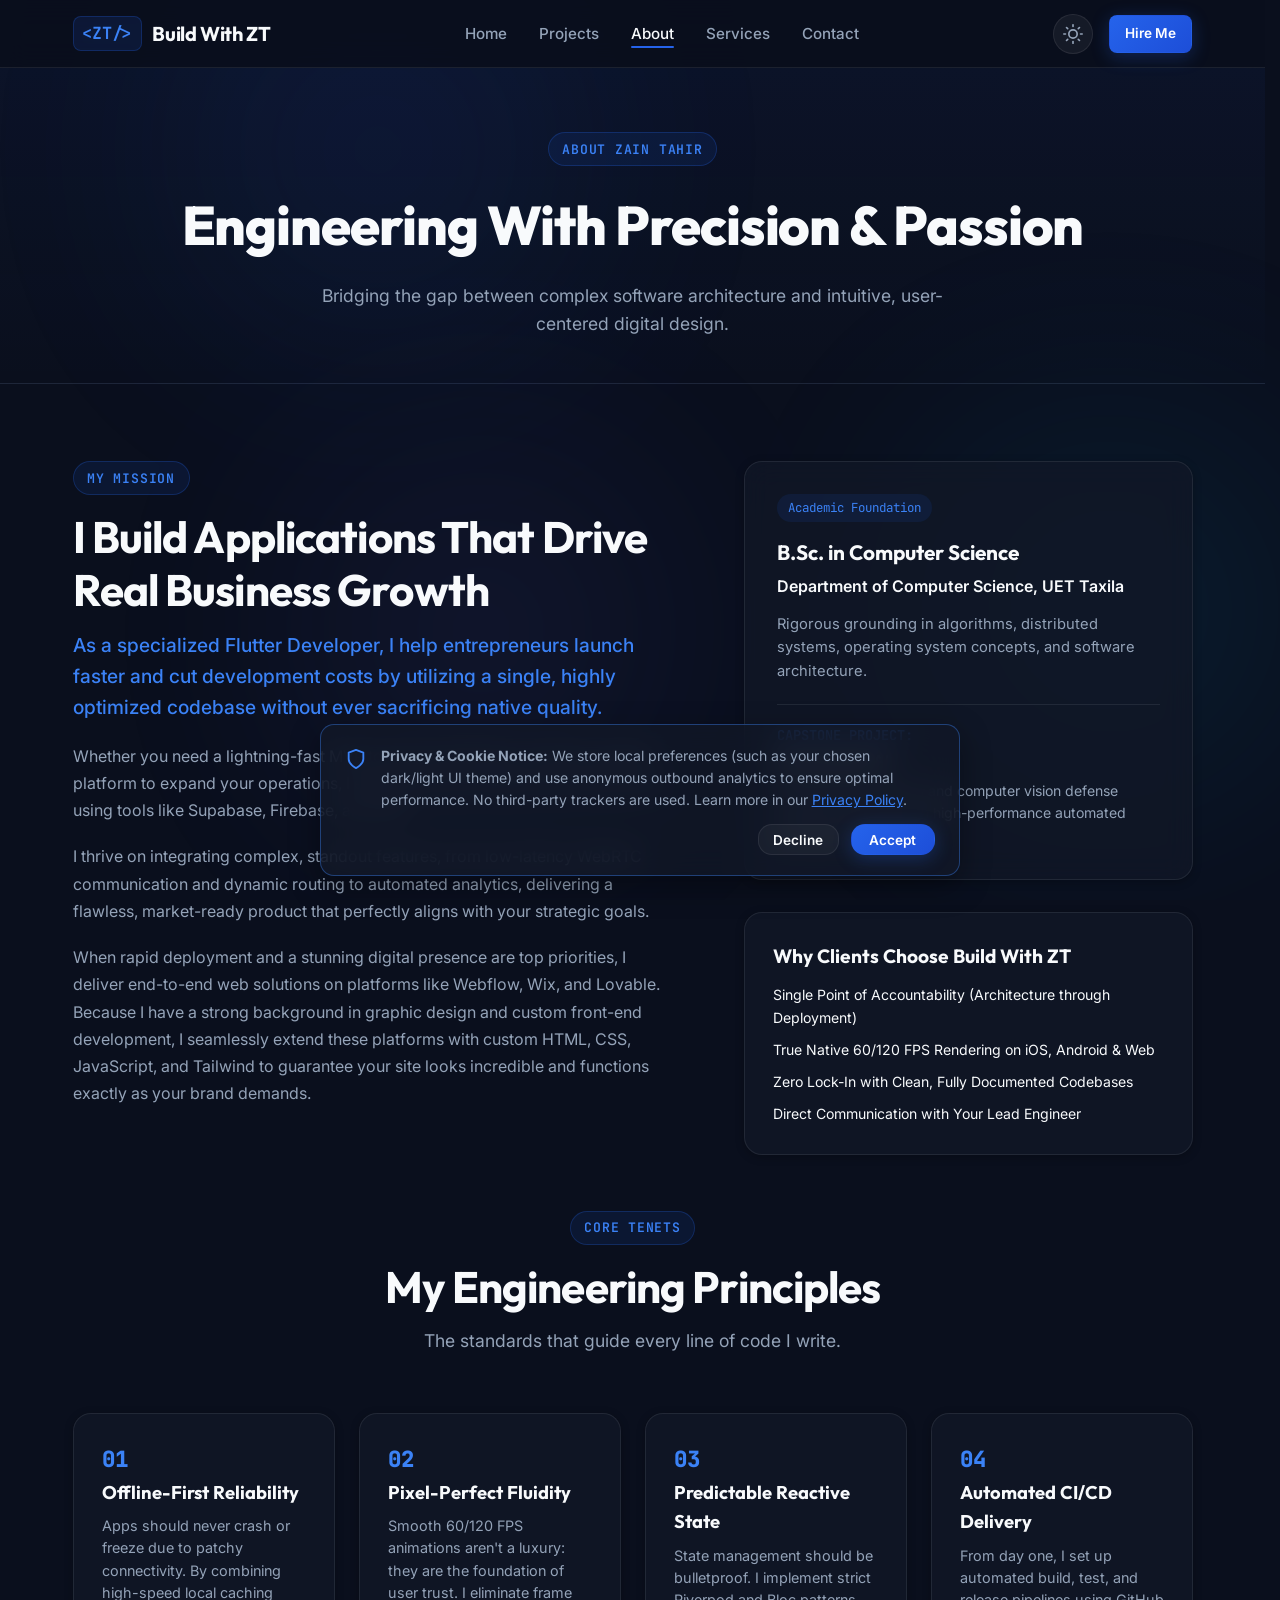
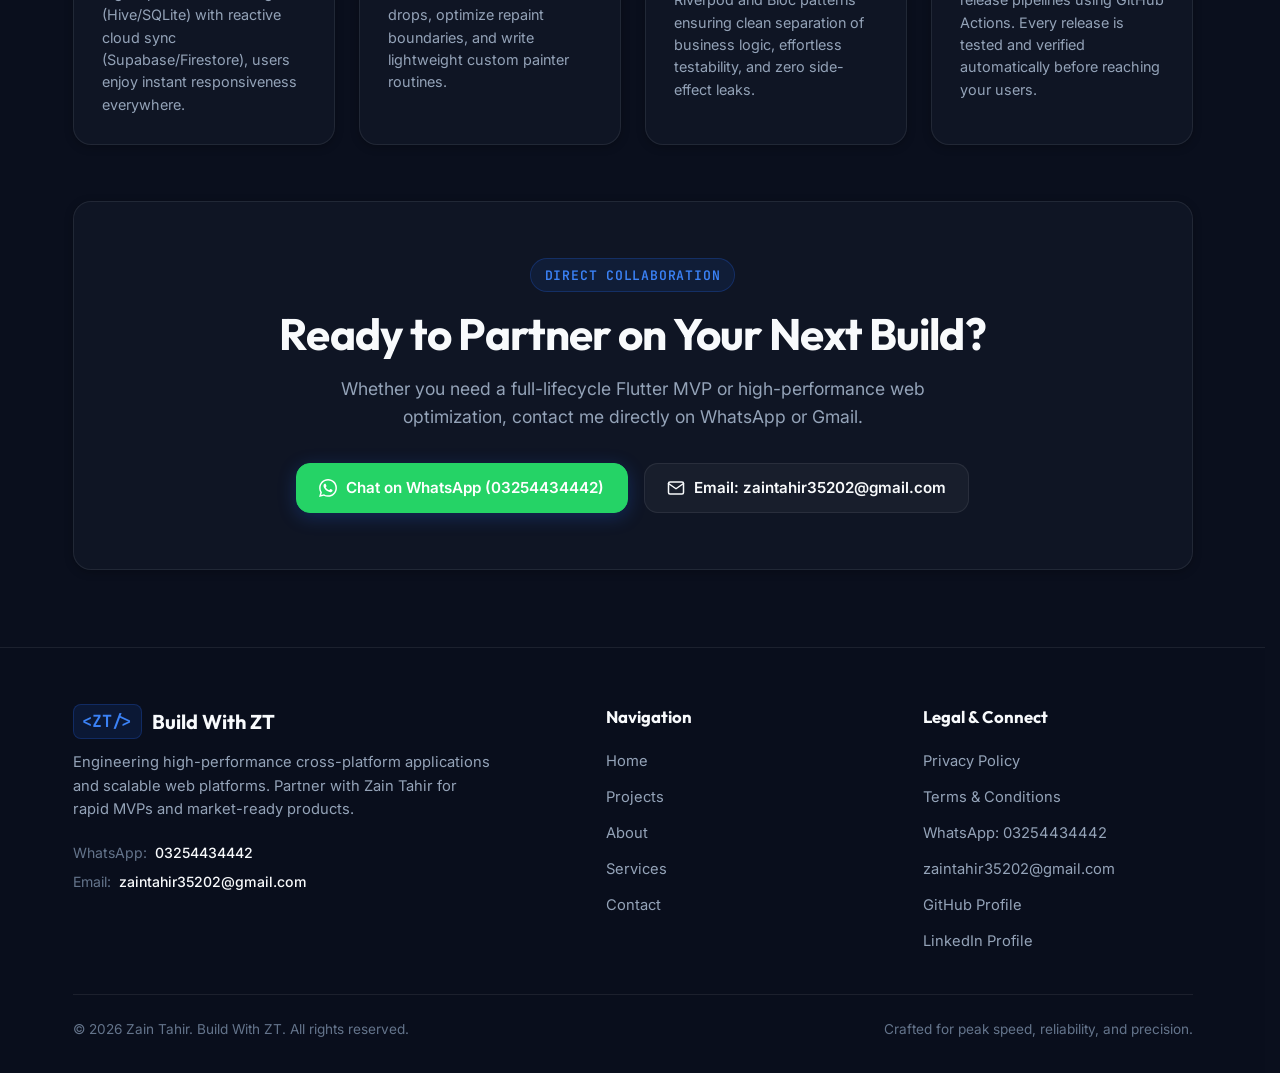
==== commit 67c83eb9: "feat: add legal pages, cookie consent, SEO meta, security headers, and remove legacy folders" ====
--- a/about.html
+++ b/about.html
@@ -3,10 +3,31 @@
 <head>
   <meta charset="UTF-8">
   <meta name="viewport" content="width=device-width, initial-scale=1.0">
-  <meta name="description" content="About Zain Tahir - Founder of Build With ZT. Specialized Flutter Developer, Full-Lifecycle Product Engineer & Web Designer.">
-  <title>About Me & Engineering Story | Build With ZT</title>
+  <meta http-equiv="Content-Security-Policy" content="upgrade-insecure-requests">
+  <meta http-equiv="X-Content-Type-Options" content="nosniff">
+  <meta name="referrer" content="strict-origin-when-cross-origin">
+  <meta name="description" content="About Zain Tahir: Founder of Build With ZT. Specialized Flutter Developer, Full-Lifecycle Product Engineer, and Computer Science student at UET Taxila.">
+  <meta name="keywords" content="Build With ZT, Zain Tahir, About Zain Tahir, Flutter Developer Bio, UET Taxila, Product Engineer, NeuroScript AI">
+  <meta name="author" content="Zain Tahir">
+  <link rel="canonical" href="https://zaintahir2025.github.io/build-with-zt/about.html">
+
+  <!-- Open Graph / Facebook -->
+  <meta property="og:type" content="website">
+  <meta property="og:url" content="https://zaintahir2025.github.io/build-with-zt/about.html">
+  <meta property="og:title" content="About Me &amp; Engineering Story | Build With ZT">
+  <meta property="og:description" content="About Zain Tahir: Founder of Build With ZT. Specialized Flutter Developer, Full-Lifecycle Product Engineer, and Computer Science student at UET Taxila.">
+  <meta property="og:image" content="https://zaintahir2025.github.io/build-with-zt/og-image.svg">
+  <meta property="og:site_name" content="Build With ZT">
+
+  <!-- Twitter -->
+  <meta name="twitter:card" content="summary_large_image">
+  <meta name="twitter:title" content="About Me &amp; Engineering Story | Build With ZT">
+  <meta name="twitter:description" content="About Zain Tahir: Founder of Build With ZT. Specialized Flutter Developer, Full-Lifecycle Product Engineer, and Computer Science student at UET Taxila.">
+  <meta name="twitter:image" content="https://zaintahir2025.github.io/build-with-zt/og-image.svg">
+
+  <title>About Me &amp; Engineering Story | Build With ZT</title>
   
-  <link rel="icon" type="image/svg+xml" href="data:image/svg+xml,<svg xmlns='http://www.w3.org/2000/svg' viewBox='0 0 24 24' fill='%2310b981'><path d='M14.33 2.75L4.25 12.83l3.03 3.03 10.08-10.08-3.03-3.03zm-7.05 13.11l-3.03-3.03L1.17 15.9l4.58 4.58 3.03-3.03-1.5-1.59z'/></svg>">
+  <link rel="icon" type="image/svg+xml" href="favicon.svg">
   <link rel="preconnect" href="https://fonts.googleapis.com">
   <link rel="preconnect" href="https://fonts.gstatic.com" crossorigin>
   <link href="https://fonts.googleapis.com/css2?family=Inter:wght@300;400;500;600;700&family=Outfit:wght@500;600;700;800&family=JetBrains+Mono:wght@400;500&display=swap" rel="stylesheet">
@@ -42,7 +63,7 @@
           <svg class="sun-icon" xmlns="http://www.w3.org/2000/svg" width="20" height="20" viewBox="0 0 24 24" fill="none" stroke="currentColor" stroke-width="2" stroke-linecap="round" stroke-linejoin="round"><circle cx="12" cy="12" r="5"/><line x1="12" y1="1" x2="12" y2="3"/><line x1="12" y1="21" x2="12" y2="23"/><line x1="4.22" y1="4.22" x2="5.64" y2="5.64"/><line x1="18.36" y1="18.36" x2="19.78" y2="19.78"/><line x1="1" y1="12" x2="3" y2="12"/><line x1="21" y1="12" x2="23" y2="12"/><line x1="4.22" y1="19.78" x2="5.64" y2="18.36"/><line x1="18.36" y1="5.64" x2="19.78" y2="4.22"/></svg>
           <svg class="moon-icon" xmlns="http://www.w3.org/2000/svg" width="20" height="20" viewBox="0 0 24 24" fill="none" stroke="currentColor" stroke-width="2" stroke-linecap="round" stroke-linejoin="round"><path d="M21 12.79A9 9 0 1 1 11.21 3 7 7 0 0 0 21 12.79z"/></svg>
         </button>
-        <a href="contact.html" class="btn btn-sm btn-primary hide-mobile">Hire Me</a>
+        <a href="https://wa.me/923254434442" target="_blank" rel="noopener noreferrer" class="btn btn-sm btn-primary hide-mobile">Hire Me</a>
         <button id="menuToggle" class="menu-toggle" aria-label="Toggle menu" aria-expanded="false">
           <span class="bar"></span>
           <span class="bar"></span>
@@ -62,7 +83,7 @@
         <li><a href="contact.html" class="mobile-link">Contact</a></li>
       </ul>
       <div class="mobile-drawer-cta">
-        <a href="contact.html" class="btn btn-primary btn-block">Start a Project</a>
+        <a href="https://wa.me/923254434442" target="_blank" rel="noopener noreferrer" class="btn btn-primary btn-block">Chat on WhatsApp</a>
       </div>
     </nav>
   </aside>
@@ -94,7 +115,7 @@
               Whether you need a lightning-fast MVP to secure funding or a robust, scalable platform to expand your operations, I engineer secure, offline-first architectures using tools like Supabase, Firebase, and Hive.
             </p>
             <p class="story-p">
-              I thrive on integrating complex, standout features—from low-latency WebRTC communication and dynamic routing to automated analytics—delivering a flawless, market-ready product that perfectly aligns with your strategic goals.
+              I thrive on integrating complex, standout features, from low-latency WebRTC communication and dynamic routing to automated analytics, delivering a flawless, market-ready product that perfectly aligns with your strategic goals.
             </p>
             <p class="story-p">
               When rapid deployment and a stunning digital presence are top priorities, I deliver end-to-end web solutions on platforms like Webflow, Wix, and Lovable. Because I have a strong background in graphic design and custom front-end development, I seamlessly extend these platforms with custom HTML, CSS, JavaScript, and Tailwind to guarantee your site looks incredible and functions exactly as your brand demands.
@@ -111,7 +132,7 @@
                 Rigorous grounding in algorithms, distributed systems, operating system concepts, and software architecture.
               </p>
               <div style="margin-top: 1.25rem; padding-top: 1.25rem; border-top: 1px solid var(--border-subtle);">
-                <p style="font-size: 0.85rem; font-family: var(--font-mono); color: var(--accent-teal); font-weight: 600;">
+                <p style="font-size: 0.85rem; font-family: var(--font-mono); color: var(--accent-blue-light); font-weight: 600;">
                   CAPSTONE PROJECT:
                 </p>
                 <p style="font-weight: 600; color: var(--text-primary); margin-top: 0.2rem;">
@@ -158,7 +179,7 @@
             <span class="principle-num">02</span>
             <h3 class="principle-title">Pixel-Perfect Fluidity</h3>
             <p class="principle-text">
-              Smooth 60/120 FPS animations aren't a luxury—they are the foundation of user trust. I eliminate frame drops, optimize repaint boundaries, and write lightweight custom painter routines.
+              Smooth 60/120 FPS animations aren't a luxury: they are the foundation of user trust. I eliminate frame drops, optimize repaint boundaries, and write lightweight custom painter routines.
             </p>
           </div>
 
@@ -180,41 +201,100 @@
 
         </div>
 
+        <!-- Direct Connect Banner (Fills Layout & Eliminates Bottom Void) -->
+        <div class="glass-panel text-center" style="margin-top: 3.5rem; padding: clamp(2.2rem, 5vw, 3.5rem);">
+          <span class="section-tag">Direct Collaboration</span>
+          <h2 class="section-title">Ready to Partner on Your Next Build?</h2>
+          <p class="section-subtitle" style="margin-inline: auto; margin-block-end: 2rem; max-width: 650px;">
+            Whether you need a full-lifecycle Flutter MVP or high-performance web optimization, contact me directly on WhatsApp or Gmail.
+          </p>
+          <div style="display: flex; justify-content: center; gap: 1rem; flex-wrap: wrap;">
+            <a href="https://wa.me/923254434442" target="_blank" rel="noopener noreferrer" class="btn btn-primary" style="background:#25d366;border-color:#25d366;color:#ffffff;">
+              <svg xmlns="http://www.w3.org/2000/svg" width="18" height="18" viewBox="0 0 24 24" fill="currentColor"><path d="M.057 24l1.687-6.163c-1.041-1.804-1.588-3.849-1.587-5.946.003-6.556 5.338-11.891 11.893-11.891 3.181.001 6.167 1.24 8.413 3.488 2.245 2.248 3.481 5.236 3.48 8.414-.003 6.557-5.338 11.892-11.893 11.892-1.99-.001-3.951-.5-5.688-1.448l-6.305 1.654zm6.597-3.807c1.676.995 3.276 1.591 5.392 1.592 5.448 0 9.886-4.434 9.889-9.885.002-5.462-4.415-9.89-9.881-9.892-5.452 0-9.887 4.434-9.889 9.884-.001 2.225.651 3.891 1.746 5.634l-.999 3.648 3.742-.981zm11.387-5.464c-.074-.124-.272-.198-.57-.347-.297-.149-1.758-.868-2.031-.967-.272-.099-.47-.149-.669.149-.198.297-.768.967-.941 1.165-.173.198-.347.223-.644.074-.297-.149-1.255-.462-2.39-1.475-.883-.788-1.48-1.761-1.653-2.059-.173-.297-.018-.458.13-.606.134-.133.297-.347.446-.521.151-.172.2-.296.3-.495.099-.198.05-.372-.025-.521-.075-.148-.669-1.611-.916-2.206-.242-.579-.487-.501-.669-.51l-.57-.01c-.198 0-.52.074-.792.372s-1.04 1.016-1.04 2.479 1.065 2.876 1.213 3.074c.149.198 2.095 3.2 5.076 4.487.709.306 1.263.489 1.694.626.712.226 1.36.194 1.872.118.571-.085 1.758-.719 2.006-1.413.248-.695.248-1.29.173-1.414z"/></svg>
+              <span>Chat on WhatsApp (03254434442)</span>
+            </a>
+            <a href="mailto:zaintahir35202@gmail.com" class="btn btn-outline">
+              <svg xmlns="http://www.w3.org/2000/svg" width="18" height="18" viewBox="0 0 24 24" fill="none" stroke="currentColor" stroke-width="2" stroke-linecap="round" stroke-linejoin="round"><path d="M4 4h16c1.1 0 2 .9 2 2v12c0 1.1-.9 2-2 2H4c-1.1 0-2-.9-2-2V6c0-1.1.9-2 2-2z"></path><polyline points="22,6 12,13 2,6"></polyline></svg>
+              <span>Email: zaintahir35202@gmail.com</span>
+            </a>
+          </div>
+        </div>
+
       </div>
     </section>
 
   </main>
 
+  <!-- Clean, Perfectly Aligned Footer -->
   <footer class="site-footer">
-    <div class="container footer-inner">
-      <div class="footer-brand">
-        <span class="logo-symbol">&lt;ZT/&gt;</span>
-        <span class="footer-title">Build With ZT</span>
-        <p class="footer-tagline">High-Performance Apps & Scalable Web Solutions.</p>
-      </div>
-
-      <div class="footer-links">
-        <a href="index.html">Home</a>
-        <a href="projects.html">Projects</a>
-        <a href="about.html">About</a>
-        <a href="services.html">Services</a>
-        <a href="contact.html">Contact</a>
-      </div>
-
-      <div class="footer-socials">
-        <a href="https://github.com/zaintahir2025" target="_blank" rel="noopener noreferrer" aria-label="GitHub">
-          <svg xmlns="http://www.w3.org/2000/svg" width="18" height="18" viewBox="0 0 24 24" fill="currentColor"><path d="M12 0c-6.626 0-12 5.373-12 12 0 5.302 3.438 9.8 8.207 11.387.599.111.793-.261.793-.577v-2.234c-3.338.726-4.033-1.416-4.033-1.416-.546-1.387-1.333-1.756-1.333-1.756-1.089-.745.083-.729.083-.729 1.205.084 1.839 1.237 1.839 1.237 1.07 1.834 2.807 1.304 3.492.997.107-.775.418-1.305.762-1.604-2.665-.305-5.467-1.334-5.467-5.931 0-1.311.469-2.381 1.236-3.221-.124-.303-.535-1.524.117-3.176 0 0 1.008-.322 3.301 1.23.957-.266 1.983-.399 3.003-.404 1.02.005 2.047.138 3.006.404 2.291-1.552 3.297-1.23 3.297-1.23.653 1.653.242 2.874.118 3.176.77.84 1.235 1.911 1.235 3.221 0 4.609-2.807 5.624-5.479 5.921.43.372.823 1.102.823 2.222v3.293c0 .319.192.694.801.576 4.765-1.589 8.199-6.086 8.199-11.386 0-6.627-5.373-12-12-12z"/></svg>
-        </a>
-        <a href="https://www.linkedin.com/in/zain-tahir-2k25" target="_blank" rel="noopener noreferrer" aria-label="LinkedIn">
-          <svg xmlns="http://www.w3.org/2000/svg" width="18" height="18" viewBox="0 0 24 24" fill="currentColor"><path d="M19 0h-14c-2.761 0-5 2.239-5 5v14c0 2.761 2.239 5 5 5h14c2.762 0 5-2.239 5-5v-14c0-2.761-2.238-5-5-5zm-11 19h-3v-11h3v11zm-1.5-12.268c-.966 0-1.75-.79-1.75-1.764s.784-1.764 1.75-1.764 1.75.79 1.75 1.764-.783 1.764-1.75 1.764zm13.5 12.268h-3v-5.604c0-3.368-4-3.113-4 0v5.604h-3v-11h3v1.765c1.396-2.586 7-2.777 7 2.476v6.759z"/></svg>
-        </a>
-      </div>
-
-      <div class="footer-copy">
-        <p>&copy; 2026 Zain Tahir. Build With ZT. Crafted for peak speed and responsiveness.</p>
+    <div class="container">
+      <div class="footer-columns">
+        <div class="footer-brand">
+          <a href="index.html" class="footer-brand-title">
+            <span class="logo-symbol">&lt;ZT/&gt;</span>
+            <span>Build With ZT</span>
+          </a>
+          <p class="footer-bio">
+            Engineering high-performance cross-platform applications and scalable web platforms. Partner with Zain Tahir for rapid MVPs and market-ready products.
+          </p>
+          <div class="footer-direct-lines">
+            <div class="footer-line-item">
+              <span>WhatsApp:</span>
+              <a href="https://wa.me/923254434442" target="_blank" rel="noopener noreferrer">03254434442</a>
+            </div>
+            <div class="footer-line-item">
+              <span>Email:</span>
+              <a href="mailto:zaintahir35202@gmail.com">zaintahir35202@gmail.com</a>
+            </div>
+          </div>
+        </div>
+
+        <div class="footer-col">
+          <h4 class="footer-col-title">Navigation</h4>
+          <ul class="footer-nav-list">
+            <li><a href="index.html">Home</a></li>
+            <li><a href="projects.html">Projects</a></li>
+            <li><a href="about.html">About</a></li>
+            <li><a href="services.html">Services</a></li>
+            <li><a href="contact.html">Contact</a></li>
+          </ul>
+        </div>
+
+        <div class="footer-col">
+          <h4 class="footer-col-title">Legal &amp; Connect</h4>
+          <ul class="footer-nav-list">
+            <li><a href="privacy.html">Privacy Policy</a></li>
+            <li><a href="terms.html">Terms &amp; Conditions</a></li>
+            <li><a href="https://wa.me/923254434442" target="_blank" rel="noopener noreferrer">WhatsApp: 03254434442</a></li>
+            <li><a href="mailto:zaintahir35202@gmail.com">zaintahir35202@gmail.com</a></li>
+            <li><a href="https://github.com/zaintahir2025" target="_blank" rel="noopener noreferrer">GitHub Profile</a></li>
+            <li><a href="https://www.linkedin.com/in/zain-tahir-2k25" target="_blank" rel="noopener noreferrer">LinkedIn Profile</a></li>
+          </ul>
+        </div>
+      </div>
+
+      <div class="footer-bottom-bar">
+        <p>&copy; 2026 Zain Tahir. Build With ZT. All rights reserved.</p>
+        <p>Crafted for peak speed, reliability, and precision.</p>
       </div>
     </div>
   </footer>
+
+  <!-- Cookie Consent Banner -->
+  <aside id="cookieConsentBanner" class="cookie-consent-banner" aria-label="Privacy and Cookie Consent" role="dialog">
+    <div class="cookie-consent-content">
+      <div class="cookie-consent-icon">
+        <svg xmlns="http://www.w3.org/2000/svg" width="22" height="22" viewBox="0 0 24 24" fill="none" stroke="currentColor" stroke-width="2" stroke-linecap="round" stroke-linejoin="round"><path d="M12 22s8-4 8-10V5l-8-3-8 3v7c0 6 8 10 8 10z"></path></svg>
+      </div>
+      <div class="cookie-consent-text">
+        <p><strong>Privacy &amp; Cookie Notice:</strong> We store local preferences (such as your chosen dark/light UI theme) and use anonymous outbound analytics to ensure optimal performance. No third-party trackers are used. Learn more in our <a href="privacy.html">Privacy Policy</a>.</p>
+      </div>
+    </div>
+    <div class="cookie-consent-actions">
+      <button type="button" id="declineCookieBtn" class="btn btn-outline" style="padding: 0.4rem 0.9rem; font-size: 0.85rem;">Decline</button>
+      <button type="button" id="acceptCookieBtn" class="btn btn-primary" style="padding: 0.4rem 1.1rem; font-size: 0.85rem;">Accept</button>
+    </div>
+  </aside>
 
   <script src="script.js"></script>
 </body>
--- a/styles.css
+++ b/styles.css
@@ -1,34 +1,36 @@
 /* ==========================================================================
-   Zain Tahir - Multi-Page Developer Portfolio & Engineering Showcase
-   Modern CSS Architecture: Custom Properties, Fluid Layouts, Stabile Scroll
+   Build With ZT - Stylesheet
+   Modern Tech Blue Theme, Fluid Layouts, Zero Clutter & Stable Architecture
    ========================================================================== */
 
 /* --------------------------------------------------------------------------
-   1. Theme Variables & Design Tokens
+   1. Theme Variables & Design Tokens (Blue Accent Theme)
    -------------------------------------------------------------------------- */
 :root {
-  /* Color Palette - Dark Theme (Default) */
-  --bg-primary: #0a0e17;
+  /* Dark Theme Palette (Default) */
+  --bg-primary: #0a0f1d;
   --bg-secondary: #0f172a;
-  --bg-card: rgba(15, 23, 42, 0.75);
-  --bg-card-hover: rgba(30, 41, 59, 0.85);
-  --bg-glass: rgba(10, 14, 23, 0.75);
+  --bg-card: rgba(17, 24, 39, 0.78);
+  --bg-card-hover: rgba(30, 41, 59, 0.9);
+  --bg-glass: rgba(10, 15, 29, 0.85);
   --bg-glass-border: rgba(255, 255, 255, 0.08);
 
   --text-primary: #f8fafc;
   --text-secondary: #94a3b8;
   --text-muted: #64748b;
 
-  --accent-teal: #10b981;
-  --accent-teal-glow: rgba(16, 185, 129, 0.25);
-  --accent-blue: #0ea5e9;
-  --accent-blue-glow: rgba(14, 165, 233, 0.25);
-  --accent-purple: #8b5cf6;
-  --accent-purple-glow: rgba(139, 92, 246, 0.25);
-  --accent-orange: #f59e0b;
+  /* Tech Blue Primary Accents */
+  --accent-blue: #2563eb;
+  --accent-blue-light: #3b82f6;
+  --accent-blue-glow: rgba(37, 99, 235, 0.28);
+  --accent-cyan: #0ea5e9;
+  --accent-cyan-glow: rgba(14, 165, 233, 0.25);
+  --accent-indigo: #6366f1;
+  --accent-whatsapp: #25d366;
+  --accent-whatsapp-glow: rgba(37, 211, 102, 0.25);
 
   --border-subtle: rgba(255, 255, 255, 0.08);
-  --border-focus: #10b981;
+  --border-hover: rgba(59, 130, 246, 0.4);
 
   --font-sans: 'Inter', -apple-system, BlinkMacSystemFont, 'Segoe UI', Roboto, sans-serif;
   --font-heading: 'Outfit', sans-serif;
@@ -36,25 +38,24 @@
 
   --radius-sm: 8px;
   --radius-md: 14px;
-  --radius-lg: 20px;
+  --radius-lg: 18px;
   --radius-full: 9999px;
 
   --shadow-sm: 0 2px 8px rgba(0, 0, 0, 0.25);
   --shadow-md: 0 10px 30px rgba(0, 0, 0, 0.35);
-  --shadow-glow: 0 0 45px rgba(16, 185, 129, 0.15);
+  --shadow-glow: 0 0 40px rgba(37, 99, 235, 0.18);
 
   --transition-fast: 150ms cubic-bezier(0.4, 0, 0.2, 1);
   --transition-normal: 250ms cubic-bezier(0.4, 0, 0.2, 1);
-  --transition-spring: 400ms cubic-bezier(0.175, 0.885, 0.32, 1.275);
 }
 
 /* Light Theme Variables */
 [data-theme="light"] {
   --bg-primary: #f8fafc;
   --bg-secondary: #f1f5f9;
-  --bg-card: rgba(255, 255, 255, 0.88);
-  --bg-card-hover: rgba(255, 255, 255, 0.98);
-  --bg-glass: rgba(255, 255, 255, 0.82);
+  --bg-card: rgba(255, 255, 255, 0.95);
+  --bg-card-hover: #ffffff;
+  --bg-glass: rgba(255, 255, 255, 0.9);
   --bg-glass-border: rgba(15, 23, 42, 0.08);
 
   --text-primary: #0f172a;
@@ -62,9 +63,10 @@
   --text-muted: #64748b;
 
   --border-subtle: rgba(15, 23, 42, 0.08);
+  --border-hover: rgba(37, 99, 235, 0.4);
   --shadow-sm: 0 2px 8px rgba(15, 23, 42, 0.05);
-  --shadow-md: 0 12px 32px rgba(15, 23, 42, 0.08);
-  --shadow-glow: 0 0 35px rgba(16, 185, 129, 0.12);
+  --shadow-md: 0 12px 30px rgba(15, 23, 42, 0.08);
+  --shadow-glow: 0 0 35px rgba(37, 99, 235, 0.12);
 }
 
 /* --------------------------------------------------------------------------
@@ -80,7 +82,6 @@
   font-family: var(--font-sans);
   color-scheme: dark light;
   scroll-behavior: smooth;
-  /* Modern Web Guidance: Reserve space for scrollbars to avoid layout reflow */
   scrollbar-gutter: stable;
   -webkit-font-smoothing: antialiased;
   -moz-osx-font-smoothing: grayscale;
@@ -90,15 +91,19 @@
   background-color: var(--bg-primary);
   color: var(--text-primary);
   min-height: 100dvh;
+  display: flex;
+  flex-direction: column;
   line-height: 1.6;
   position: relative;
-  overflow-x: clip; /* Modern Web Guidance: Prevents accidental horizontal overflow */
+  overflow-x: clip;
   transition: background-color var(--transition-normal), color var(--transition-normal);
 }
 
-/* --------------------------------------------------------------------------
-   3. Ambient Decorative Lighting
-   -------------------------------------------------------------------------- */
+main {
+  flex: 1 0 auto;
+}
+
+/* Ambient Background Lights */
 .ambient-glow {
   position: fixed;
   inset: 0;
@@ -111,40 +116,40 @@
   position: absolute;
   border-radius: var(--radius-full);
   filter: blur(130px);
-  opacity: 0.22;
+  opacity: 0.18;
   transition: opacity var(--transition-normal);
 }
 
 .orb-1 {
-  width: 480px;
-  height: 480px;
-  top: -80px;
-  left: 8%;
-  background: radial-gradient(circle, var(--accent-teal), transparent 70%);
+  width: 500px;
+  height: 500px;
+  top: -100px;
+  left: 10%;
+  background: radial-gradient(circle, var(--accent-blue), transparent 70%);
 }
 
 .orb-2 {
-  width: 520px;
-  height: 520px;
-  top: 38%;
+  width: 500px;
+  height: 500px;
+  top: 40%;
   right: -80px;
-  background: radial-gradient(circle, var(--accent-blue), transparent 70%);
+  background: radial-gradient(circle, var(--accent-cyan), transparent 70%);
 }
 
 .orb-3 {
-  width: 440px;
-  height: 440px;
-  bottom: 8%;
-  left: 25%;
-  background: radial-gradient(circle, var(--accent-purple), transparent 70%);
+  width: 450px;
+  height: 450px;
+  bottom: 5%;
+  left: 20%;
+  background: radial-gradient(circle, var(--accent-indigo), transparent 70%);
 }
 
 [data-theme="light"] .glow-orb {
-  opacity: 0.12;
+  opacity: 0.09;
 }
 
 /* --------------------------------------------------------------------------
-   4. Containers, Grids & Helpers
+   3. Containers, Section Headers & Cards
    -------------------------------------------------------------------------- */
 .container {
   width: 100%;
@@ -156,7 +161,7 @@
 }
 
 .section {
-  padding-block: clamp(4rem, 8vw, 6.5rem);
+  padding-block: clamp(3.5rem, 6vw, 5.5rem);
 }
 
 .text-center {
@@ -166,19 +171,19 @@
 .section-header {
   max-width: 760px;
   margin-inline: auto;
-  margin-block-end: clamp(2.5rem, 5vw, 4rem);
+  margin-block-end: clamp(2.5rem, 4.5vw, 3.75rem);
 }
 
 .page-header {
-  padding-block: clamp(3rem, 6vw, 5rem) clamp(2rem, 4vw, 3rem);
+  padding-block: clamp(3rem, 5vw, 4.5rem) clamp(2rem, 3.5vw, 3rem);
   text-align: center;
   border-bottom: 1px solid var(--border-subtle);
-  background: linear-gradient(180deg, rgba(16, 185, 129, 0.04) 0%, transparent 100%);
+  background: linear-gradient(180deg, rgba(37, 99, 235, 0.05) 0%, transparent 100%);
 }
 
 .page-title {
   font-family: var(--font-heading);
-  font-size: clamp(2.2rem, 5vw, 3.6rem);
+  font-size: clamp(2.2rem, 4.5vw, 3.4rem);
   font-weight: 800;
   letter-spacing: -0.02em;
   margin-block-end: 0.8rem;
@@ -189,36 +194,36 @@
   font-family: var(--font-mono);
   font-size: 0.82rem;
   font-weight: 600;
-  letter-spacing: 0.08em;
+  letter-spacing: 0.06em;
   text-transform: uppercase;
-  color: var(--accent-teal);
-  background: rgba(16, 185, 129, 0.1);
+  color: var(--accent-blue-light);
+  background: rgba(37, 99, 235, 0.1);
   padding: 0.35rem 0.85rem;
   border-radius: var(--radius-full);
-  border: 1px solid rgba(16, 185, 129, 0.25);
+  border: 1px solid rgba(37, 99, 235, 0.25);
   margin-block-end: 1rem;
 }
 
 .section-title {
   font-family: var(--font-heading);
-  font-size: clamp(2rem, 4vw, 2.85rem);
+  font-size: clamp(2rem, 3.8vw, 2.75rem);
   font-weight: 700;
-  line-height: 1.15;
+  line-height: 1.2;
   letter-spacing: -0.02em;
-  margin-block-end: 1rem;
+  margin-block-end: 0.85rem;
 }
 
 .section-subtitle {
   color: var(--text-secondary);
-  font-size: clamp(1rem, 2vw, 1.12rem);
+  font-size: clamp(1rem, 1.8vw, 1.1rem);
   line-height: 1.6;
 }
 
-/* Glassmorphism Panel Common Pattern */
+/* Glassmorphism Panel */
 .glass-panel {
   background: var(--bg-card);
-  backdrop-filter: blur(16px);
-  -webkit-backdrop-filter: blur(16px);
+  backdrop-filter: blur(14px);
+  -webkit-backdrop-filter: blur(14px);
   border: 1px solid var(--bg-glass-border);
   border-radius: var(--radius-lg);
   box-shadow: var(--shadow-sm);
@@ -226,17 +231,17 @@
 }
 
 /* --------------------------------------------------------------------------
-   5. Buttons & Badges
+   4. Buttons & Badges
    -------------------------------------------------------------------------- */
 .btn {
   display: inline-flex;
   align-items: center;
   justify-content: center;
-  gap: 0.6rem;
+  gap: 0.55rem;
   font-family: var(--font-sans);
   font-size: 0.95rem;
   font-weight: 600;
-  padding: 0.75rem 1.45rem;
+  padding: 0.75rem 1.4rem;
   border-radius: var(--radius-md);
   border: 1px solid transparent;
   cursor: pointer;
@@ -246,15 +251,29 @@
 }
 
 .btn-primary {
-  background: linear-gradient(135deg, var(--accent-teal), #059669);
+  background: linear-gradient(135deg, var(--accent-blue), #1d4ed8);
   color: #ffffff;
-  box-shadow: 0 4px 18px var(--accent-teal-glow);
+  box-shadow: 0 4px 18px var(--accent-blue-glow);
 }
 
 .btn-primary:hover {
   transform: translateY(-2px);
-  box-shadow: 0 8px 25px rgba(16, 185, 129, 0.35);
+  box-shadow: 0 8px 24px rgba(37, 99, 235, 0.4);
   color: #ffffff;
+}
+
+.btn-whatsapp {
+  background: #25d366;
+  color: #052e16;
+  font-weight: 700;
+  box-shadow: 0 4px 18px var(--accent-whatsapp-glow);
+}
+
+.btn-whatsapp:hover {
+  background: #22c55e;
+  transform: translateY(-2px);
+  box-shadow: 0 8px 24px rgba(37, 211, 102, 0.4);
+  color: #052e16;
 }
 
 .btn-outline {
@@ -264,8 +283,8 @@
 }
 
 .btn-outline:hover {
-  background: rgba(255, 255, 255, 0.09);
-  border-color: var(--accent-teal);
+  background: rgba(255, 255, 255, 0.08);
+  border-color: var(--accent-blue-light);
   transform: translateY(-2px);
 }
 
@@ -291,7 +310,7 @@
 }
 
 /* --------------------------------------------------------------------------
-   6. Navigation Header
+   5. Site Header & Nav
    -------------------------------------------------------------------------- */
 .site-header {
   position: sticky;
@@ -321,12 +340,12 @@
 .logo-symbol {
   font-family: var(--font-mono);
   font-weight: 700;
-  font-size: 1.1rem;
-  color: var(--accent-teal);
-  background: rgba(16, 185, 129, 0.12);
+  font-size: 1.05rem;
+  color: var(--accent-blue-light);
+  background: rgba(37, 99, 235, 0.12);
   padding: 0.2rem 0.55rem;
   border-radius: var(--radius-sm);
-  border: 1px solid rgba(16, 185, 129, 0.25);
+  border: 1px solid rgba(37, 99, 235, 0.25);
 }
 
 .logo-text {
@@ -364,7 +383,7 @@
   left: 0;
   width: 100%;
   height: 2px;
-  background: var(--accent-teal);
+  background: var(--accent-blue);
   border-radius: var(--radius-full);
 }
 
@@ -391,7 +410,7 @@
 .theme-toggle:hover {
   background: rgba(255, 255, 255, 0.1);
   color: var(--text-primary);
-  border-color: var(--accent-teal);
+  border-color: var(--accent-blue-light);
 }
 
 [data-theme="dark"] .sun-icon { display: block; }
@@ -449,24 +468,20 @@
 }
 
 .mobile-link.active {
-  color: var(--accent-teal);
-}
-
-.mobile-drawer-cta {
-  margin-top: 1.5rem;
+  color: var(--accent-blue-light);
 }
 
 /* --------------------------------------------------------------------------
-   7. Hero Section (Home)
+   6. Hero Section (Clean Executive Layout, No Gimmicks)
    -------------------------------------------------------------------------- */
 .hero-section {
-  padding-block: clamp(3rem, 7vw, 6rem);
+  padding-block: clamp(3rem, 6.5vw, 5.5rem);
   position: relative;
 }
 
 .hero-grid {
   display: grid;
-  grid-template-columns: 1.25fr 0.95fr;
+  grid-template-columns: 1.2fr 0.85fr;
   align-items: center;
   gap: clamp(2rem, 5vw, 4rem);
 }
@@ -477,58 +492,58 @@
   gap: 0.6rem;
   font-size: 0.85rem;
   font-weight: 500;
-  color: var(--accent-teal);
-  background: rgba(16, 185, 129, 0.1);
+  color: var(--accent-blue-light);
+  background: rgba(37, 99, 235, 0.1);
   padding: 0.35rem 0.9rem;
   border-radius: var(--radius-full);
-  border: 1px solid rgba(16, 185, 129, 0.25);
+  border: 1px solid rgba(37, 99, 235, 0.25);
   margin-block-end: 1.5rem;
 }
 
 .pulse-indicator {
   width: 8px;
   height: 8px;
-  background-color: var(--accent-teal);
+  background-color: var(--accent-blue-light);
   border-radius: var(--radius-full);
-  box-shadow: 0 0 10px var(--accent-teal);
+  box-shadow: 0 0 10px var(--accent-blue-light);
   animation: pulse 2s infinite;
 }
 
 @keyframes pulse {
-  0% { transform: scale(0.95); box-shadow: 0 0 0 0 rgba(16, 185, 129, 0.7); }
-  70% { transform: scale(1); box-shadow: 0 0 0 8px rgba(16, 185, 129, 0); }
-  100% { transform: scale(0.95); box-shadow: 0 0 0 0 rgba(16, 185, 129, 0); }
+  0% { transform: scale(0.95); box-shadow: 0 0 0 0 rgba(37, 99, 235, 0.7); }
+  70% { transform: scale(1); box-shadow: 0 0 0 8px rgba(37, 99, 235, 0); }
+  100% { transform: scale(0.95); box-shadow: 0 0 0 0 rgba(37, 99, 235, 0); }
 }
 
 .hero-title {
   font-family: var(--font-heading);
-  font-size: clamp(2.4rem, 5.5vw, 4rem);
+  font-size: clamp(2.3rem, 5vw, 3.8rem);
   font-weight: 800;
-  line-height: 1.1;
+  line-height: 1.12;
   letter-spacing: -0.03em;
-  margin-block-end: 1.4rem;
+  margin-block-end: 1.3rem;
 }
 
 .gradient-text {
-  background: linear-gradient(135deg, #10b981 0%, #0ea5e9 50%, #8b5cf6 100%);
+  background: linear-gradient(135deg, #3b82f6 0%, #0ea5e9 50%, #6366f1 100%);
   -webkit-background-clip: text;
   -webkit-text-fill-color: transparent;
 }
 
 .hero-subtext {
-  font-size: clamp(1.05rem, 1.8vw, 1.25rem);
+  font-size: clamp(1.05rem, 1.7vw, 1.2rem);
   color: var(--text-secondary);
   line-height: 1.65;
   margin-block-end: 2rem;
-  max-width: 600px;
+  max-width: 620px;
 }
 
 .hero-cta-group {
   display: flex;
   flex-wrap: wrap;
   align-items: center;
-  gap: 0.9rem;
-  margin-block-end: 2.5rem;
+  gap: 0.85rem;
+  margin-block-end: 2.2rem;
 }
 
 .metrics-row {
@@ -563,7 +578,7 @@
   background: var(--border-subtle);
 }
 
-/* Profile Card */
+/* Executive Profile Card (Clean & Focused) */
 .hero-visual {
   display: flex;
   justify-content: center;
@@ -571,22 +586,22 @@
 
 .profile-card {
   width: 100%;
-  max-width: 420px;
-  padding: 2rem;
+  max-width: 380px;
+  padding: 2.2rem 1.8rem;
   position: relative;
-  overflow: hidden;
   text-align: center;
-  border-color: rgba(16, 185, 129, 0.2);
+  border-color: rgba(37, 99, 235, 0.25);
   box-shadow: var(--shadow-glow);
 }
 
-.card-glow {
+.card-top-accent {
   position: absolute;
   top: 0;
   left: 0;
   right: 0;
   height: 4px;
-  background: linear-gradient(90deg, var(--accent-teal), var(--accent-blue), var(--accent-purple));
+  background: linear-gradient(90deg, var(--accent-blue), var(--accent-cyan));
+  border-radius: var(--radius-lg) var(--radius-lg) 0 0;
 }
 
 .profile-avatar-wrapper {
@@ -597,14 +612,10 @@
 
 .profile-avatar {
   border-radius: var(--radius-full);
-  border: 3px solid rgba(16, 185, 129, 0.4);
-  box-shadow: 0 0 25px rgba(16, 185, 129, 0.25);
+  border: 3px solid rgba(37, 99, 235, 0.4);
+  box-shadow: 0 0 25px rgba(37, 99, 235, 0.25);
   object-fit: cover;
-  transition: transform var(--transition-spring);
-}
-
-.profile-avatar:hover {
-  transform: scale(1.04);
+  display: block;
 }
 
 .avatar-status-dot {
@@ -613,23 +624,23 @@
   right: 8px;
   width: 18px;
   height: 18px;
-  background-color: var(--accent-teal);
+  background-color: #22c55e;
   border: 3px solid var(--bg-card);
   border-radius: var(--radius-full);
 }
 
 .profile-name {
   font-family: var(--font-heading);
-  font-size: 1.6rem;
+  font-size: 1.65rem;
   font-weight: 700;
   margin-block-end: 0.25rem;
 }
 
 .profile-role {
-  color: var(--accent-teal);
-  font-weight: 500;
+  color: var(--accent-blue-light);
+  font-weight: 600;
   font-size: 0.95rem;
-  margin-block-end: 0.4rem;
+  margin-block-end: 0.35rem;
 }
 
 .profile-location {
@@ -638,68 +649,120 @@
   gap: 0.4rem;
   color: var(--text-muted);
   font-size: 0.85rem;
-  margin-block-end: 1.5rem;
-}
-
-.code-terminal-card {
-  background: #050811;
-  border: 1px solid rgba(255, 255, 255, 0.08);
+  margin-block-end: 1.25rem;
+}
+
+.profile-highlights-list {
+  list-style: none;
+  display: flex;
+  flex-direction: column;
+  gap: 0.55rem;
+  text-align: left;
+  background: rgba(0, 0, 0, 0.25);
+  border: 1px solid var(--border-subtle);
   border-radius: var(--radius-md);
   padding: 1rem;
-  text-align: left;
-  margin-block-end: 1.25rem;
-}
-
-.terminal-header {
-  display: flex;
-  align-items: center;
-  gap: 6px;
+  margin-block-end: 1.4rem;
+}
+
+[data-theme="light"] .profile-highlights-list {
+  background: #ffffff;
+}
+
+.profile-highlights-list li {
+  font-size: 0.86rem;
+  color: var(--text-primary);
+  display: flex;
+  align-items: center;
+  gap: 0.5rem;
+}
+
+.profile-highlights-list li svg {
+  color: var(--accent-blue-light);
+  flex-shrink: 0;
+}
+
+.profile-actions {
+  display: flex;
+  flex-direction: column;
+  gap: 0.65rem;
+}
+
+/* --------------------------------------------------------------------------
+   7. "Why Build With ZT" Cards (Fixed Spacing & Clean 3-Col Grid)
+   -------------------------------------------------------------------------- */
+.about-grid {
+  display: grid;
+  grid-template-columns: repeat(3, 1fr);
+  gap: 2rem;
+  margin-block-start: 1.5rem;
+}
+
+.about-card {
+  padding: 2.2rem;
+  display: flex;
+  flex-direction: column;
+  border-radius: var(--radius-lg);
+  border: 1px solid var(--border-subtle);
+  background: var(--bg-card);
+  transition: transform var(--transition-fast), border-color var(--transition-fast), box-shadow var(--transition-fast);
+}
+
+.about-card:hover {
+  transform: translateY(-6px);
+  border-color: var(--border-hover);
+  box-shadow: var(--shadow-md);
+}
+
+.card-icon-box {
+  width: 52px;
+  height: 52px;
+  border-radius: var(--radius-md);
+  display: flex;
+  align-items: center;
+  justify-content: center;
+  margin-block-end: 1.3rem;
+  background: rgba(37, 99, 235, 0.12);
+  color: var(--accent-blue-light);
+  border: 1px solid rgba(37, 99, 235, 0.25);
+}
+
+.card-title {
+  font-family: var(--font-heading);
+  font-size: 1.3rem;
+  font-weight: 700;
   margin-block-end: 0.75rem;
-  border-bottom: 1px solid rgba(255, 255, 255, 0.06);
-  padding-bottom: 0.4rem;
-}
-
-.dot {
-  width: 10px;
-  height: 10px;
-  border-radius: var(--radius-full);
-}
-.dot.red { background: #ef4444; }
-.dot.yellow { background: #f59e0b; }
-.dot.green { background: #10b981; }
-
-.terminal-title {
-  font-family: var(--font-mono);
-  font-size: 0.75rem;
-  color: var(--text-muted);
-  margin-left: 0.4rem;
-}
-
-.terminal-body code {
-  font-family: var(--font-mono);
-  font-size: 0.8rem;
-  line-height: 1.45;
-  color: #cbd5e1;
-}
-
-.token-keyword { color: #f43f5e; }
-.token-string { color: #34d399; }
-
-.card-badges {
-  display: flex;
-  flex-wrap: wrap;
-  gap: 0.5rem;
-  justify-content: center;
-}
-
-.tech-chip {
-  font-size: 0.75rem;
-  font-weight: 600;
-  color: var(--text-secondary);
-  background: rgba(255, 255, 255, 0.05);
-  border: 1px solid var(--border-subtle);
-  padding: 0.25rem 0.65rem;
-  border-radius: var(--radius-full);
+  line-height: 1.3;
+}
+
+.card-text {
+  color: var(--text-secondary);
+  font-size: 0.95rem;
+  line-height: 1.6;
+  margin-block-end: 1.4rem;
+}
+
+.card-feature-list {
+  list-style: none;
+  display: flex;
+  flex-direction: column;
+  gap: 0.6rem;
+  margin-top: auto;
+  border-top: 1px solid var(--border-subtle);
+  padding-top: 1.2rem;
+}
+
+.card-feature-list li {
+  font-size: 0.88rem;
+  color: var(--text-primary);
+  display: flex;
+  align-items: center;
+  gap: 0.55rem;
+}
+
+.card-feature-list li svg {
+  color: var(--accent-blue-light);
+  flex-shrink: 0;
 }
 
 /* --------------------------------------------------------------------------
@@ -732,8 +795,8 @@
 }
 
 .search-input:focus {
-  border-color: var(--accent-teal);
-  box-shadow: 0 0 0 3px var(--accent-teal-glow);
+  border-color: var(--accent-blue-light);
+  box-shadow: 0 0 0 3px var(--accent-blue-glow);
 }
 
 .search-icon {
@@ -764,15 +827,15 @@
 }
 
 .filter-btn.active {
-  background: var(--accent-teal);
+  background: var(--accent-blue);
   color: #ffffff;
-  border-color: var(--accent-teal);
-  box-shadow: 0 4px 15px var(--accent-teal-glow);
+  border-color: var(--accent-blue);
+  box-shadow: 0 4px 15px var(--accent-blue-glow);
 }
 
 .projects-grid {
   display: grid;
-  grid-template-columns: repeat(auto-fill, minmax(350px, 1fr));
+  grid-template-columns: repeat(auto-fill, minmax(340px, 1fr));
   gap: 2rem;
 }
 
@@ -781,44 +844,42 @@
   flex-direction: column;
   overflow: hidden;
   border-radius: var(--radius-lg);
+  border: 1px solid var(--border-subtle);
+  background: var(--bg-card);
   transition: transform var(--transition-fast), box-shadow var(--transition-fast), border-color var(--transition-fast);
 }
 
 .project-card:hover {
-  transform: translateY(-8px);
-  border-color: rgba(16, 185, 129, 0.4);
+  transform: translateY(-6px);
+  border-color: var(--border-hover);
   box-shadow: var(--shadow-md);
 }
 
 .project-banner {
-  height: 120px;
+  height: 110px;
   position: relative;
   display: flex;
   align-items: center;
   justify-content: space-between;
   padding: 1.25rem;
-}
-
-.bg-gradient-teal { background: linear-gradient(135deg, #064e3b, #0f766e); }
-.bg-gradient-blue { background: linear-gradient(135deg, #0c4a6e, #1e40af); }
-.bg-gradient-orange { background: linear-gradient(135deg, #7c2d12, #c2410c); }
-.bg-gradient-purple { background: linear-gradient(135deg, #4c1d95, #6d28d9); }
-.bg-gradient-pink { background: linear-gradient(135deg, #831843, #be185d); }
-.bg-gradient-cyan { background: linear-gradient(135deg, #134e4a, #0369a1); }
-.bg-gradient-amber { background: linear-gradient(135deg, #78350f, #b45309); }
-.bg-gradient-indigo { background: linear-gradient(135deg, #312e81, #4338ca); }
-.bg-gradient-emerald { background: linear-gradient(135deg, #064e3b, #047857); }
+  background: linear-gradient(135deg, #1e293b, #0f172a);
+}
+
+.bg-gradient-blue { background: linear-gradient(135deg, #1e3a8a, #0284c7); }
+.bg-gradient-cyan { background: linear-gradient(135deg, #0369a1, #0f766e); }
+.bg-gradient-indigo { background: linear-gradient(135deg, #312e81, #2563eb); }
+.bg-gradient-purple { background: linear-gradient(135deg, #4c1d95, #4338ca); }
 
 .banner-icon {
-  font-size: 2.2rem;
-  opacity: 0.85;
+  font-size: 2rem;
+  opacity: 0.9;
 }
 
 .project-status-pill {
   display: inline-flex;
   align-items: center;
   gap: 0.45rem;
-  background: rgba(0, 0, 0, 0.4);
+  background: rgba(0, 0, 0, 0.5);
   backdrop-filter: blur(8px);
   color: #ffffff;
   font-size: 0.75rem;
@@ -829,16 +890,16 @@
 }
 
 .live-pill {
-  background: rgba(16, 185, 129, 0.3);
-  border-color: rgba(16, 185, 129, 0.5);
+  background: rgba(37, 99, 235, 0.3);
+  border-color: rgba(59, 130, 246, 0.5);
 }
 
 .live-pulse {
   width: 6px;
   height: 6px;
-  background-color: #10b981;
+  background-color: var(--accent-blue-light);
   border-radius: var(--radius-full);
-  box-shadow: 0 0 8px #10b981;
+  box-shadow: 0 0 8px var(--accent-blue-light);
 }
 
 .project-content {
@@ -858,11 +919,11 @@
 .tech-tag {
   font-family: var(--font-mono);
   font-size: 0.75rem;
-  color: var(--accent-teal);
-  background: rgba(16, 185, 129, 0.08);
+  color: var(--accent-blue-light);
+  background: rgba(37, 99, 235, 0.08);
   padding: 0.2rem 0.55rem;
   border-radius: var(--radius-sm);
-  border: 1px solid rgba(16, 185, 129, 0.2);
+  border: 1px solid rgba(37, 99, 235, 0.2);
 }
 
 .project-title {
@@ -896,97 +957,84 @@
 }
 
 /* --------------------------------------------------------------------------
-   9. About Page Story, Philosophy & Education
+   9. Direct Contact Cards (WhatsApp & Gmail, No Form)
    -------------------------------------------------------------------------- */
-.story-grid {
+.contact-direct-grid {
   display: grid;
-  grid-template-columns: 1.1fr 0.9fr;
-  gap: clamp(2rem, 5vw, 4rem);
-  align-items: center;
-  margin-block-end: 4rem;
-}
-
-.story-lead {
-  font-size: 1.25rem;
-  font-weight: 500;
-  color: var(--accent-teal);
-  line-height: 1.6;
-  margin-block-end: 1.5rem;
-}
-
-.story-p {
-  color: var(--text-secondary);
-  font-size: 1.02rem;
-  line-height: 1.7;
-  margin-block-end: 1.2rem;
-}
-
-.edu-card {
-  padding: 2rem;
-  position: relative;
-  overflow: hidden;
-}
-
-.edu-badge {
-  font-family: var(--font-mono);
-  font-size: 0.78rem;
-  color: var(--accent-blue);
-  background: rgba(14, 165, 233, 0.1);
-  padding: 0.25rem 0.7rem;
+  grid-template-columns: repeat(2, 1fr);
+  gap: 2rem;
+  max-width: 900px;
+  margin: 0 auto;
+}
+
+.direct-card {
+  padding: 2.5rem 2rem;
+  text-align: center;
+  display: flex;
+  flex-direction: column;
+  align-items: center;
+  border-radius: var(--radius-lg);
+  border: 1px solid var(--border-subtle);
+  background: var(--bg-card);
+}
+
+.direct-card.whatsapp {
+  border-color: rgba(37, 211, 102, 0.3);
+}
+
+.direct-card.gmail {
+  border-color: rgba(37, 99, 235, 0.3);
+}
+
+.direct-icon-circle {
+  width: 64px;
+  height: 64px;
   border-radius: var(--radius-full);
-  display: inline-block;
-  margin-block-end: 1rem;
-}
-
-.edu-degree {
+  display: flex;
+  align-items: center;
+  justify-content: center;
+  margin-block-end: 1.25rem;
+}
+
+.direct-icon-circle.whatsapp {
+  background: rgba(37, 211, 102, 0.15);
+  color: #25d366;
+}
+
+.direct-icon-circle.gmail {
+  background: rgba(37, 99, 235, 0.15);
+  color: var(--accent-blue-light);
+}
+
+.direct-title {
   font-family: var(--font-heading);
-  font-size: 1.35rem;
+  font-size: 1.4rem;
   font-weight: 700;
   margin-block-end: 0.4rem;
 }
 
-.edu-institute {
-  color: var(--text-primary);
+.direct-sub {
+  color: var(--text-secondary);
+  font-size: 0.92rem;
+  margin-block-end: 1.25rem;
+  line-height: 1.5;
+}
+
+.direct-value {
+  font-family: var(--font-mono);
+  font-size: 1.05rem;
   font-weight: 600;
-  margin-block-end: 1rem;
-}
-
-.edu-details {
-  color: var(--text-secondary);
-  font-size: 0.95rem;
-  line-height: 1.6;
-}
-
-/* Principles Matrix */
-.principles-grid {
-  display: grid;
-  grid-template-columns: repeat(auto-fit, minmax(280px, 1fr));
-  gap: 1.75rem;
-}
-
-.principle-card {
-  padding: 1.8rem;
-}
-
-.principle-num {
-  font-family: var(--font-mono);
-  font-size: 1.5rem;
-  font-weight: 800;
-  color: var(--accent-teal);
-  margin-block-end: 0.75rem;
-}
-
-.principle-title {
-  font-family: var(--font-heading);
-  font-size: 1.2rem;
-  font-weight: 700;
-  margin-block-end: 0.65rem;
-}
-
-.principle-text {
-  color: var(--text-secondary);
-  font-size: 0.92rem;
-  line-height: 1.6;
+  color: var(--text-primary);
+  margin-block-end: 1.5rem;
+  padding: 0.5rem 1rem;
+  background: rgba(0, 0, 0, 0.25);
+  border-radius: var(--radius-sm);
+  border: 1px solid var(--border-subtle);
+  word-break: break-all;
+}
+
+[data-theme="light"] .direct-value {
+  background: #ffffff;
 }
 
 /* --------------------------------------------------------------------------
@@ -994,9 +1042,9 @@
    -------------------------------------------------------------------------- */
 .services-catalog {
   display: grid;
-  grid-template-columns: repeat(auto-fit, minmax(340px, 1fr));
+  grid-template-columns: repeat(3, 1fr);
   gap: 2rem;
-  margin-block-end: 4rem;
+  margin-block-end: 3.5rem;
 }
 
 .service-offering-card {
@@ -1010,15 +1058,15 @@
   font-family: var(--font-mono);
   font-size: 0.8rem;
   text-transform: uppercase;
-  color: var(--accent-teal);
+  color: var(--accent-blue-light);
   margin-block-end: 0.5rem;
 }
 
 .offering-title {
   font-family: var(--font-heading);
-  font-size: 1.5rem;
+  font-size: 1.45rem;
   font-weight: 700;
-  margin-block-end: 1rem;
+  margin-block-end: 0.85rem;
 }
 
 .offering-desc {
@@ -1038,61 +1086,57 @@
 }
 
 .offering-deliverables li {
-  font-size: 0.9rem;
+  font-size: 0.88rem;
   color: var(--text-primary);
   display: flex;
   align-items: center;
   gap: 0.5rem;
 }
 
-.offering-deliverables li::before {
-  content: "✔";
-  color: var(--accent-teal);
-  font-weight: bold;
-}
-
-/* Process Timeline */
+.offering-deliverables li svg {
+  color: var(--accent-blue-light);
+  flex-shrink: 0;
+}
+
 .process-timeline {
   display: grid;
-  grid-template-columns: repeat(auto-fit, minmax(220px, 1fr));
-  gap: 1.5rem;
-  position: relative;
+  grid-template-columns: repeat(5, 1fr);
+  gap: 1.25rem;
   margin-block-start: 2rem;
 }
 
 .process-step {
-  padding: 1.75rem;
+  padding: 1.6rem 1.2rem;
   text-align: center;
-  position: relative;
 }
 
 .step-number {
-  width: 48px;
-  height: 48px;
-  margin: 0 auto 1rem;
+  width: 44px;
+  height: 44px;
+  margin: 0 auto 0.85rem;
   border-radius: var(--radius-full);
-  background: rgba(16, 185, 129, 0.15);
-  color: var(--accent-teal);
-  border: 1px solid rgba(16, 185, 129, 0.3);
+  background: rgba(37, 99, 235, 0.15);
+  color: var(--accent-blue-light);
+  border: 1px solid rgba(37, 99, 235, 0.3);
   display: flex;
   align-items: center;
   justify-content: center;
   font-family: var(--font-mono);
   font-weight: 700;
-  font-size: 1.1rem;
+  font-size: 1.05rem;
 }
 
 .step-title {
   font-family: var(--font-heading);
-  font-size: 1.15rem;
+  font-size: 1.1rem;
   font-weight: 700;
-  margin-block-end: 0.5rem;
+  margin-block-end: 0.4rem;
 }
 
 .step-desc {
   color: var(--text-secondary);
-  font-size: 0.88rem;
-  line-height: 1.55;
+  font-size: 0.85rem;
+  line-height: 1.5;
 }
 
 /* FAQ Accordion */
@@ -1114,7 +1158,7 @@
 }
 
 .faq-item:hover {
-  border-color: rgba(16, 185, 129, 0.3);
+  border-color: var(--border-hover);
 }
 
 .faq-question {
@@ -1129,7 +1173,7 @@
 .faq-toggle-icon {
   font-size: 1.3rem;
   transition: transform var(--transition-normal);
-  color: var(--accent-teal);
+  color: var(--accent-blue-light);
 }
 
 .faq-answer {
@@ -1149,228 +1193,225 @@
 }
 
 /* --------------------------------------------------------------------------
-   11. Contact Page & Interactive Planner Form
+   11. About Page Layout
    -------------------------------------------------------------------------- */
-.contact-hero-banner {
-  text-align: center;
-  max-width: 700px;
-  margin: 0 auto 3rem;
-}
-
-.contact-layout {
+.story-grid {
   display: grid;
-  grid-template-columns: 1fr 1.3fr;
+  grid-template-columns: 1.15fr 0.85fr;
   gap: clamp(2rem, 5vw, 4rem);
-}
-
-.contact-sidebar {
-  display: flex;
-  flex-direction: column;
+  align-items: start;
+  margin-block-end: 3.5rem;
+}
+
+.story-lead {
+  font-size: 1.2rem;
+  font-weight: 500;
+  color: var(--accent-blue-light);
+  line-height: 1.6;
+  margin-block-end: 1.25rem;
+}
+
+.story-p {
+  color: var(--text-secondary);
+  font-size: 1rem;
+  line-height: 1.7;
+  margin-block-end: 1.2rem;
+}
+
+.edu-card {
+  padding: 2rem;
+}
+
+.edu-badge {
+  font-family: var(--font-mono);
+  font-size: 0.78rem;
+  color: var(--accent-blue-light);
+  background: rgba(37, 99, 235, 0.1);
+  padding: 0.25rem 0.7rem;
+  border-radius: var(--radius-full);
+  display: inline-block;
+  margin-block-end: 0.85rem;
+}
+
+.edu-degree {
+  font-family: var(--font-heading);
+  font-size: 1.3rem;
+  font-weight: 700;
+  margin-block-end: 0.3rem;
+}
+
+.edu-institute {
+  color: var(--text-primary);
+  font-weight: 600;
+  margin-block-end: 0.85rem;
+}
+
+.edu-details {
+  color: var(--text-secondary);
+  font-size: 0.92rem;
+  line-height: 1.6;
+}
+
+.principles-grid {
+  display: grid;
+  grid-template-columns: repeat(4, 1fr);
   gap: 1.5rem;
 }
 
-.contact-info-panel {
-  padding: 2rem;
-}
-
-.contact-methods-list {
-  display: flex;
-  flex-direction: column;
-  gap: 1.5rem;
-  margin-block: 1.5rem;
-}
-
-.contact-row {
-  display: flex;
-  align-items: center;
-  gap: 1rem;
-}
-
-.contact-icon-box {
-  width: 44px;
-  height: 44px;
-  border-radius: var(--radius-md);
-  display: flex;
-  align-items: center;
-  justify-content: center;
-  flex-shrink: 0;
-}
-
-.contact-icon-box.teal { background: rgba(16, 185, 129, 0.12); color: var(--accent-teal); }
-.contact-icon-box.blue { background: rgba(14, 165, 233, 0.12); color: var(--accent-blue); }
-.contact-icon-box.purple { background: rgba(139, 92, 246, 0.12); color: var(--accent-purple); }
-
-.copy-email-row {
-  display: flex;
-  align-items: center;
-  gap: 0.5rem;
-}
-
-.btn-copy {
-  background: transparent;
-  border: 1px solid var(--border-subtle);
-  color: var(--text-secondary);
-  border-radius: var(--radius-sm);
-  padding: 0.2rem 0.4rem;
-  cursor: pointer;
-  display: flex;
-  align-items: center;
-  justify-content: center;
-  transition: all var(--transition-fast);
-}
-
-.btn-copy:hover {
-  color: var(--accent-teal);
-  border-color: var(--accent-teal);
-}
-
-/* Planner Form */
-.planner-form-panel {
-  padding: clamp(2rem, 4vw, 3rem);
-}
-
-.form-grid-2 {
-  display: grid;
-  grid-template-columns: 1fr 1fr;
-  gap: 1.25rem;
-}
-
-.form-group {
-  display: flex;
-  flex-direction: column;
-  gap: 0.4rem;
-  margin-block-end: 1.2rem;
-}
-
-.form-label {
-  font-size: 0.88rem;
-  font-weight: 600;
-  color: var(--text-primary);
-}
-
-.form-input {
-  width: 100%;
-  padding: 0.85rem 1rem;
-  background: rgba(0, 0, 0, 0.25);
-  border: 1px solid var(--border-subtle);
-  border-radius: var(--radius-md);
-  color: var(--text-primary);
-  font-family: var(--font-sans);
-  font-size: 0.95rem;
-  transition: border-color var(--transition-fast), box-shadow var(--transition-fast);
-}
-
-[data-theme="light"] .form-input {
-  background: #ffffff;
-}
-
-.form-input:focus {
-  outline: none;
-  border-color: var(--accent-teal);
-  box-shadow: 0 0 0 3px rgba(16, 185, 129, 0.2);
-}
-
-.form-select {
-  cursor: pointer;
-}
-
-.form-textarea {
-  resize: vertical;
-  min-height: 120px;
-}
-
-.form-error {
-  font-size: 0.8rem;
-  color: #ef4444;
-  display: none;
-}
-
-.form-status {
+.principle-card {
+  padding: 1.75rem;
+}
+
+.principle-num {
+  font-family: var(--font-mono);
+  font-size: 1.4rem;
+  font-weight: 800;
+  color: var(--accent-blue-light);
+  margin-block-end: 0.6rem;
+}
+
+.principle-title {
+  font-family: var(--font-heading);
+  font-size: 1.15rem;
+  font-weight: 700;
+  margin-block-end: 0.5rem;
+}
+
+.principle-text {
+  color: var(--text-secondary);
   font-size: 0.9rem;
-  font-weight: 500;
-  margin-top: 0.5rem;
-  text-align: center;
-}
-
-.form-status.success {
-  color: var(--accent-teal);
+  line-height: 1.55;
 }
 
 /* --------------------------------------------------------------------------
-   12. Footer
+   12. Clean, Perfectly Aligned Footer (Image 3 Fix)
    -------------------------------------------------------------------------- */
 .site-footer {
   border-top: 1px solid var(--border-subtle);
-  padding-block: 3rem;
-  margin-block-start: 4rem;
   background: var(--bg-glass);
-}
-
-.footer-inner {
-  display: flex;
-  flex-direction: column;
-  align-items: center;
-  gap: 1.5rem;
-  text-align: center;
+  padding-block: 3.5rem 2rem;
+  margin-top: auto;
+}
+
+.footer-columns {
+  display: grid;
+  grid-template-columns: 1.8fr 1fr 1fr;
+  gap: 3rem;
+  align-items: start;
+  margin-block-end: 2.5rem;
 }
 
 .footer-brand {
   display: flex;
   flex-direction: column;
+  gap: 0.75rem;
+}
+
+.footer-brand-title {
+  display: flex;
+  align-items: center;
+  gap: 0.65rem;
+  font-family: var(--font-heading);
+  font-size: 1.25rem;
+  font-weight: 700;
+  color: var(--text-primary);
+  text-decoration: none;
+}
+
+.footer-bio {
+  color: var(--text-secondary);
+  font-size: 0.92rem;
+  line-height: 1.6;
+  max-width: 420px;
+}
+
+.footer-direct-lines {
+  display: flex;
+  flex-direction: column;
+  gap: 0.4rem;
+  margin-top: 0.5rem;
+}
+
+.footer-line-item {
+  display: flex;
   align-items: center;
   gap: 0.5rem;
-}
-
-.footer-title {
+  font-size: 0.88rem;
+  color: var(--text-muted);
+}
+
+.footer-line-item a {
+  color: var(--text-primary);
+  text-decoration: none;
+  font-weight: 500;
+}
+
+.footer-line-item a:hover {
+  color: var(--accent-blue-light);
+}
+
+.footer-col-title {
   font-family: var(--font-heading);
+  font-size: 1.05rem;
   font-weight: 700;
-  font-size: 1.25rem;
-}
-
-.footer-tagline {
+  color: var(--text-primary);
+  margin-block-end: 1.1rem;
+}
+
+.footer-nav-list {
+  list-style: none;
+  display: flex;
+  flex-direction: column;
+  gap: 0.65rem;
+}
+
+.footer-nav-list a {
+  color: var(--text-secondary);
+  text-decoration: none;
+  font-size: 0.92rem;
+  transition: color var(--transition-fast);
+}
+
+.footer-nav-list a:hover {
+  color: var(--accent-blue-light);
+}
+
+.footer-social-links {
+  display: flex;
+  flex-direction: column;
+  gap: 0.75rem;
+}
+
+.footer-social-btn {
+  display: inline-flex;
+  align-items: center;
+  gap: 0.6rem;
+  color: var(--text-secondary);
+  text-decoration: none;
+  font-size: 0.92rem;
+  transition: color var(--transition-fast);
+}
+
+.footer-social-btn:hover {
+  color: var(--accent-blue-light);
+}
+
+.footer-social-btn.wa:hover {
+  color: #25d366;
+}
+
+.footer-bottom-bar {
+  border-top: 1px solid var(--border-subtle);
+  padding-top: 1.5rem;
+  display: flex;
+  justify-content: space-between;
+  align-items: center;
+  font-size: 0.85rem;
   color: var(--text-muted);
-  font-size: 0.9rem;
-}
-
-.footer-links {
-  display: flex;
-  flex-wrap: wrap;
-  gap: 1.5rem;
-  justify-content: center;
-}
-
-.footer-links a {
-  color: var(--text-secondary);
-  text-decoration: none;
-  font-size: 0.9rem;
-  transition: color var(--transition-fast);
-}
-
-.footer-links a:hover {
-  color: var(--accent-teal);
-}
-
-.footer-socials {
-  display: flex;
-  gap: 1rem;
-}
-
-.footer-socials a {
-  color: var(--text-secondary);
-  transition: color var(--transition-fast);
-}
-
-.footer-socials a:hover {
-  color: var(--accent-teal);
-}
-
-.footer-copy {
-  color: var(--text-muted);
-  font-size: 0.8rem;
 }
 
 /* --------------------------------------------------------------------------
-   13. Native Accessible Modal Dialog
+   13. Native Modal Dialog
    -------------------------------------------------------------------------- */
 .project-modal {
   margin: auto;
@@ -1408,7 +1449,7 @@
 .modal-category {
   font-family: var(--font-mono);
   font-size: 0.8rem;
-  color: var(--accent-teal);
+  color: var(--accent-blue-light);
   text-transform: uppercase;
 }
 
@@ -1466,7 +1507,7 @@
 }
 
 /* --------------------------------------------------------------------------
-   14. Toast Popover Notification
+   14. Toast Notification
    -------------------------------------------------------------------------- */
 .toast-popover {
   position: fixed;
@@ -1476,7 +1517,7 @@
   padding: 0.85rem 1.4rem;
   background: #0f172a;
   color: #ffffff;
-  border: 1px solid var(--accent-teal);
+  border: 1px solid var(--accent-blue-light);
   border-radius: var(--radius-md);
   box-shadow: 0 10px 25px rgba(0, 0, 0, 0.4);
   display: flex;
@@ -1496,28 +1537,24 @@
 }
 
 .toast-popover svg {
-  color: var(--accent-teal);
+  color: var(--accent-blue-light);
 }
 
 /* --------------------------------------------------------------------------
-   15. Media Queries & Mobile Adaptation
+   15. Responsive Media Queries
    -------------------------------------------------------------------------- */
-@media (max-width: 992px) {
-  .hero-grid, .story-grid, .contact-layout {
-    grid-template-columns: 1fr;
-    text-align: center;
+@media (max-width: 1024px) {
+  .about-grid, .services-catalog {
+    grid-template-columns: repeat(2, 1fr);
   }
-
-  .hero-subtext, .contact-hero-banner {
-    margin-inline: auto;
+  .principles-grid {
+    grid-template-columns: repeat(2, 1fr);
   }
-
-  .hero-cta-group, .metrics-row {
-    justify-content: center;
+  .process-timeline {
+    grid-template-columns: repeat(3, 1fr);
   }
-
-  .form-grid-2 {
-    grid-template-columns: 1fr;
+  .footer-columns {
+    grid-template-columns: 1fr 1fr;
   }
 }
 
@@ -1525,16 +1562,93 @@
   .main-nav {
     display: none;
   }
-
   .menu-toggle {
     display: flex;
   }
-
   .hide-mobile {
     display: none;
   }
-
-  .projects-grid, .services-catalog {
+  .hero-grid, .story-grid {
+    grid-template-columns: 1fr;
+    text-align: center;
+  }
+  .hero-subtext {
+    margin-inline: auto;
+  }
+  .hero-cta-group, .metrics-row {
+    justify-content: center;
+  }
+  .about-grid, .services-catalog, .principles-grid, .process-timeline, .contact-direct-grid {
     grid-template-columns: 1fr;
   }
-}
+  .footer-columns {
+    grid-template-columns: 1fr;
+    gap: 2rem;
+  }
+  .footer-bottom-bar {
+    flex-direction: column;
+    gap: 0.75rem;
+    text-align: center;
+  }
+}
+
+/* --------------------------------------------------------------------------
+   16. Cookie Consent Banner (Accessible, Lightweight & Zero Tracking)
+   -------------------------------------------------------------------------- */
+.cookie-consent-banner {
+  position: fixed;
+  bottom: 1.5rem;
+  left: 50%;
+  transform: translateX(-50%) translateY(140%);
+  width: min(92%, 640px);
+  background: var(--bg-card);
+  backdrop-filter: blur(16px);
+  border: 1px solid var(--border-hover);
+  border-radius: var(--radius-md);
+  padding: 1.25rem 1.5rem;
+  box-shadow: var(--shadow-md);
+  z-index: 9999;
+  display: flex;
+  flex-direction: column;
+  gap: 0.85rem;
+  transition: transform var(--transition-normal), opacity var(--transition-normal);
+  opacity: 0;
+  pointer-events: none;
+}
+
+.cookie-consent-banner.show {
+  transform: translateX(-50%) translateY(0);
+  opacity: 1;
+  pointer-events: auto;
+}
+
+.cookie-consent-content {
+  display: flex;
+  align-items: flex-start;
+  gap: 0.85rem;
+}
+
+.cookie-consent-icon {
+  color: var(--accent-blue-light);
+  flex-shrink: 0;
+  margin-top: 0.2rem;
+}
+
+.cookie-consent-text {
+  font-size: 0.88rem;
+  color: var(--text-secondary);
+  line-height: 1.55;
+}
+
+.cookie-consent-text a {
+  color: var(--accent-blue-light);
+  text-decoration: underline;
+}
+
+.cookie-consent-actions {
+  display: flex;
+  justify-content: flex-end;
+  align-items: center;
+  gap: 0.75rem;
+}
+
